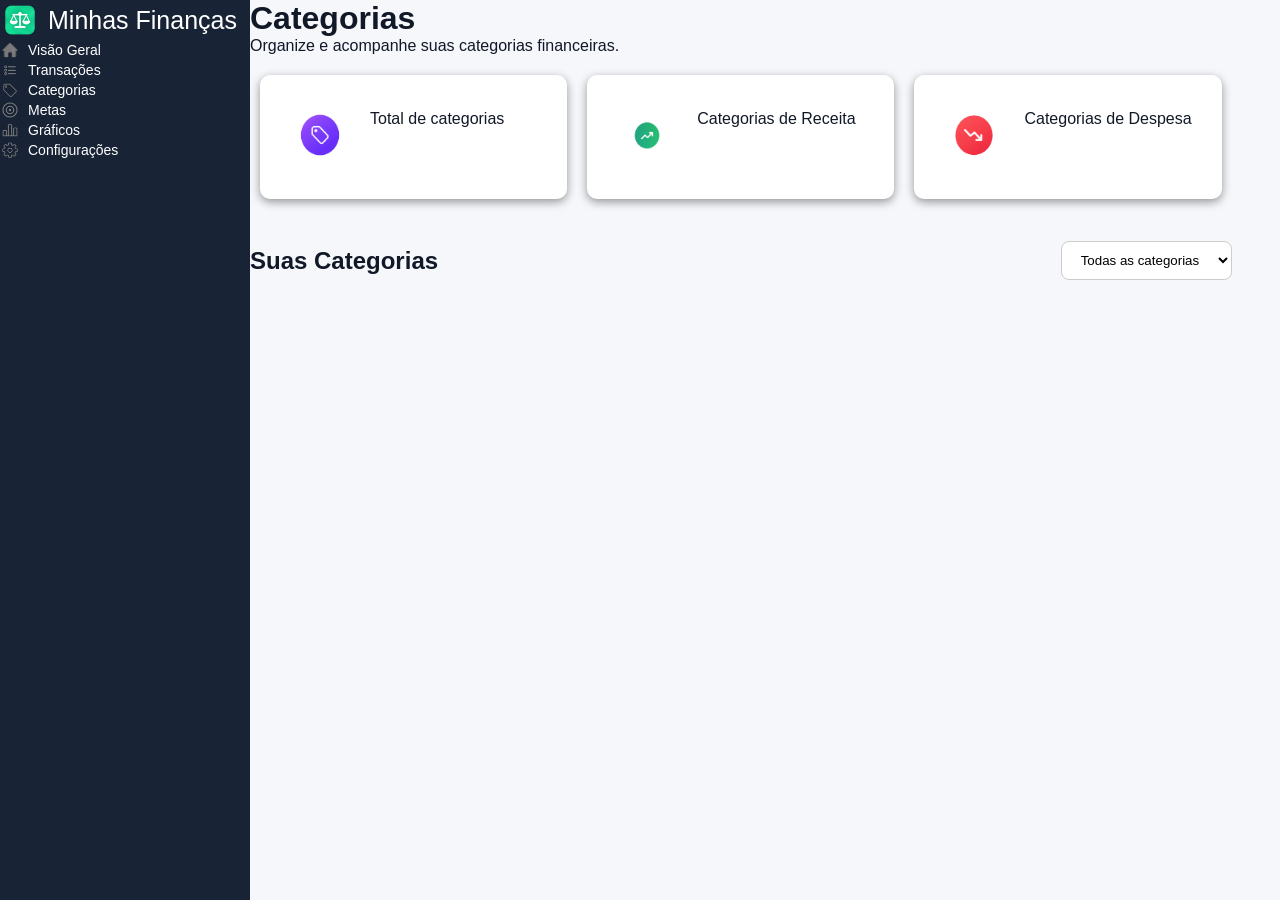
==== categorias.html @ bc8f20fe "Remover espaços em branco desnecessários no arquivo categorias.html" ====
<!DOCTYPE html>
<html lang="pt-BR">

<head>

    <!-- Permite acentos e caracteres especiais -->
    <meta charset="UTF-8">

    <!-- Faz a página adaptar-se ao tamanho da tela -->
    <meta name="viewport" content="width=device-width, initial-scale=1.0">

    <!-- Nome da aba do navegador -->
    <title>Controle Financeiro</title>

    <!-- Liga o HTML ao CSS -->
    <link rel="stylesheet" href="style.css">

</head>

<body>

    <!-- ================================= CONTEÚDO PRINCIPAL ================================= -->

    <main>

        <!-- ================================= SIDEBAR ================================= -->

        <nav id="sidebar">

            <p id="text">
                <img class="foto2" src="img/balanca.png" alt="Logo">
                Minhas Finanças
            </p>
            
            <div class="lista">

                <ul>
                    <li>
                        <a href="index.html">
                            <img
                                class="foto1"
                                src="img/casa1.png"
                                alt="Visão Geral"
                                onmouseover="this.src='img/casa2.png'"
                                onmouseout="this.src='img/casa1.png'"
                            >
                            Visão Geral
                        </a>
                    </li>


                    <li>
                        <a href="transacoes.html">
                            <img
                                class="foto1"
                                src="img/lista1.png"
                                alt="Transações"
                                onmouseover="this.src='img/lista2.png'"
                                onmouseout="this.src='img/lista1.png'"
                            >
                            Transações
                        </a>
                    </li>


                    <li>
                        <a href="categorias.html">
                            <img
                                class="foto1"
                                src="img/ticket1.png"
                                alt="Categorias"
                                onmouseover="this.src='img/ticket2.png'"
                                onmouseout="this.src='img/ticket1.png'"
                            >
                            Categorias
                        </a>
                    </li>


                    <li>
                        <a href="metas.html">
                            <img
                                class="foto1"
                                src="img/alvo1.png"
                                alt="Metas"
                                onmouseover="this.src='img/alvo2.png'"
                                onmouseout="this.src='img/alvo1.png'"
                            >
                            Metas
                        </a>
                    </li>


                    <li>
                        <a href="graficos.html">
                            <img
                                class="foto1"
                                src="img/grafico1.png"
                                alt="Gráficos"
                                onmouseover="this.src='img/grafico2.png'"
                                onmouseout="this.src='img/grafico1.png'"
                            >
                            Gráficos
                        </a>
                    </li>


                    <li>
                        <a href="configuracoes.html">
                            <img
                                class="foto1"
                                src="img/config1.png"
                                alt="Configurações"
                                onmouseover="this.src='img/config2.png'"
                                onmouseout="this.src='img/config1.png'"
                            >
                            Configurações
                        </a>
                    </li>
                </ul>
            </div>
        </nav>


        <!-- ============================= CONTEÚDO DA DIREITA ============================= -->

        <div id="conteudo">


            <!-- ================================= TOPO ================================= -->

            <div id="topo">
                <div>
                    <h1>Categorias</h1>
                    <p>
                        Organize e acompanhe suas categorias financeiras.
                    </p>
                </div>
            </div>


            <!-- ================================= CARDS ================================= -->

            <div class="card-categoria">

                <!-- TOTAL DE CATEGORIAS -->

                <div class="card-categorias">
                    <div class="iconeC">
                        <img
                            src="img/categorias.png"
                            alt="Total de categorias"
                        >
                    </div>
                    <div class="infoC">
                        <p>Total de categorias</p>
                        <p></p>
                        <p></p>
                    </div>
                </div>


                <!-- CATEGORIAS DE RECEITA -->

                <div class="card-categorias">
                    <div class="iconeC">
                        <img
                            src="img/receita-circulo.png"
                            alt="Categorias de receita"
                        >
                    </div>
                    <div class="infoC">
                        <p>Categorias de Receita</p>
                        <p></p>
                        <p></p>
                    </div>
                </div>


                <!-- CATEGORIAS DE DESPESA -->

                <div class="card-categorias">
                    <div class="iconeC">
                        <img
                            src="img/despesa-circulo.png"
                            alt="Categorias de despesa"
                        >
                    </div>
                    <div class="infoC">
                        <p>Categorias de Despesa</p>
                        <p></p>
                        <p></p>
                    </div>
                </div>
            </div>


            <!-- ============================== SUAS CATEGORIAS ============================== -->

            <div class="infocat">
                <h2>Suas Categorias</h2>
                <select id="filtro-categorias">
                    <option value="todas">
                        Todas as categorias
                    </option>
                    <option value="receita">
                        Receitas
                    </option>
                    <option value="despesa">
                        Despesas
                    </option>
                </select>
            </div>


            <!-- =========================== LISTA DE CATEGORIAS =========================== -->

            <div
                class="lista-categorias"
                id="lista-categorias"
            >
                <!--
                    As categorias serão adicionadas aqui dinamicamente pelo JavaScript
                -->
            </div>
        </div>
    </main>
</body>
</html>
---- style.css ----
:root {
    --sidebar: #182436;
    --sidebar-hover: #2B3A50;

    --background: #F5F7FA;
    --card: #FFFFFF;

    --text-primary: #111827;
    --text-secondary: #64748B;
    --text1: #FFFFFF;
    --border: #E2E8F0;

    --verde: #22B573;
    --vermelho: #FF4D57;
    
    --green:    #22B573;
    --red: #FF4D57;
    --blue: #347FF3;
    --purple: #8155E8;

    --orange: #FF922B;
    --pink: #F43F6E;
    --yellow: #F6C453;
    --gray: #94a3b8;
}
*{
    margin: 0;
    box-sizing: border-box;
    padding: 0;
}
/* ============================= BODY============================================ */
body{
    background-color:var(--background);
    font-family: Arial, Helvetica, sans-serif;
    color:var(--text-primary)
}
#title{
    background-color: var(--sidebar);
    text-align: center;
    height: 10vh;
    margin:0;
    color: var(--text1);
    display: flex;
    align-items: center;
    justify-content: center;
}
main{
    display: flex;
    align-items: stretch;
}
#sidebar{
    text-align: left;
    background-color: var(--sidebar);
    color: var(--card);
    width: 250px;
    height: 80vh;
    justify-content: center;
    font-size: 14px;
    flex-shrink: 0;/*
        shrink = encolher.
        0 significa NÃO deixar a sidebar encolher.*/
    min-height: 100vh;
}

#sidebar p {
    display: flex;
    align-items: center;
    gap: 8px;
}
#text{
    font-size: 25px;
}
.foto2{
    width: 40px;
    height: 40px;
    object-fit: contain;
}
.lista{
    list-style: none;
}
.lista li {
    display: flex;
    align-items: center;
    gap: 8px;
}

.lista li img {
    width: 20px;
    height: 20px;
    object-fit: contain;
}

.lista li a {
    display: flex;
    align-items: center;
    gap: 8px;
    text-decoration: none;
    color: var(--text1);
}


.foto1{
    width: 25px;
    height: 25px;

}
#cards{
    display:grid;
    padding: 20px 10px;
    grid-template-columns: repeat(4,1fr);
    margin-bottom: 22px;
    gap:10px;
}

.card{
    background-color: var(--card);
    border-radius: 10px;
    padding: 20px;
    box-shadow: 0 3px 10px rgb(0,0,0,0.4);
}
.painel{
    display: grid;
    background-color:var(--card);
    border-radius: 10px;
    padding:20px;
    box-shadow: 0 3px 10px rgb(0,0,0,0.4);
    grid-template-columns: 1fr 1fr;
}
.legenda{
    display: flex;
    gap: 18px;
}
.legenda p{
    display:flex;
    align-items:center;
    gap: 6px;
    font-size: 12px;
}

.quadrado {
    width: 15px;
    height: 15px;
}
.bolinha {
    width: 20px;
    height: 20px
}
#graficobarras{
    position: relative;
    width: 100%;
    height: 260px;
    margin-top:20px;
}


/* =========================================== CATEGORIAS =========================================== */

.card-categoria {
    display: grid;
    grid-template-columns: repeat(3, 1fr);
    gap: 20px;

    padding: 20px 10px;
    margin-bottom: 22px;
}

.card-categorias {
    display: flex;
    align-items: flex-start;
    gap: 20px;

    background-color: var(--card);
    border-radius: 10px;
    padding: 30px;

    box-shadow: 0 3px 10px rgb(0, 0, 0, 0.4);
}

.iconeC img {
    width: 60px;
    height: 60px;
}

.infoC p {
    margin: 5px 0;
}


/* ======================================= SUAS CATEGORIAS ======================================= */

.infocat {
    display: flex;
    justify-content: space-between;
    align-items: center;
    margin-top: 20px;
    margin-bottom: 20px;
}

.infocat h2 {
    margin: 0;
}

#filtro-categorias {
    padding: 10px 15px;
    border: 1px solid #ccc;
    border-radius: 8px;
    background-color: white;
    cursor: pointer;
}


/* ======================================= LISTA DE CATEGORIAS ======================================= */

.lista-categorias {
    display: grid;
    grid-template-columns: repeat(2, 1fr);
    gap: 20px;
}


/* ======================================= SIDEBAR ======================================= */

.lista ul {
    list-style: none;
    margin: 0;
    padding: 0;
}
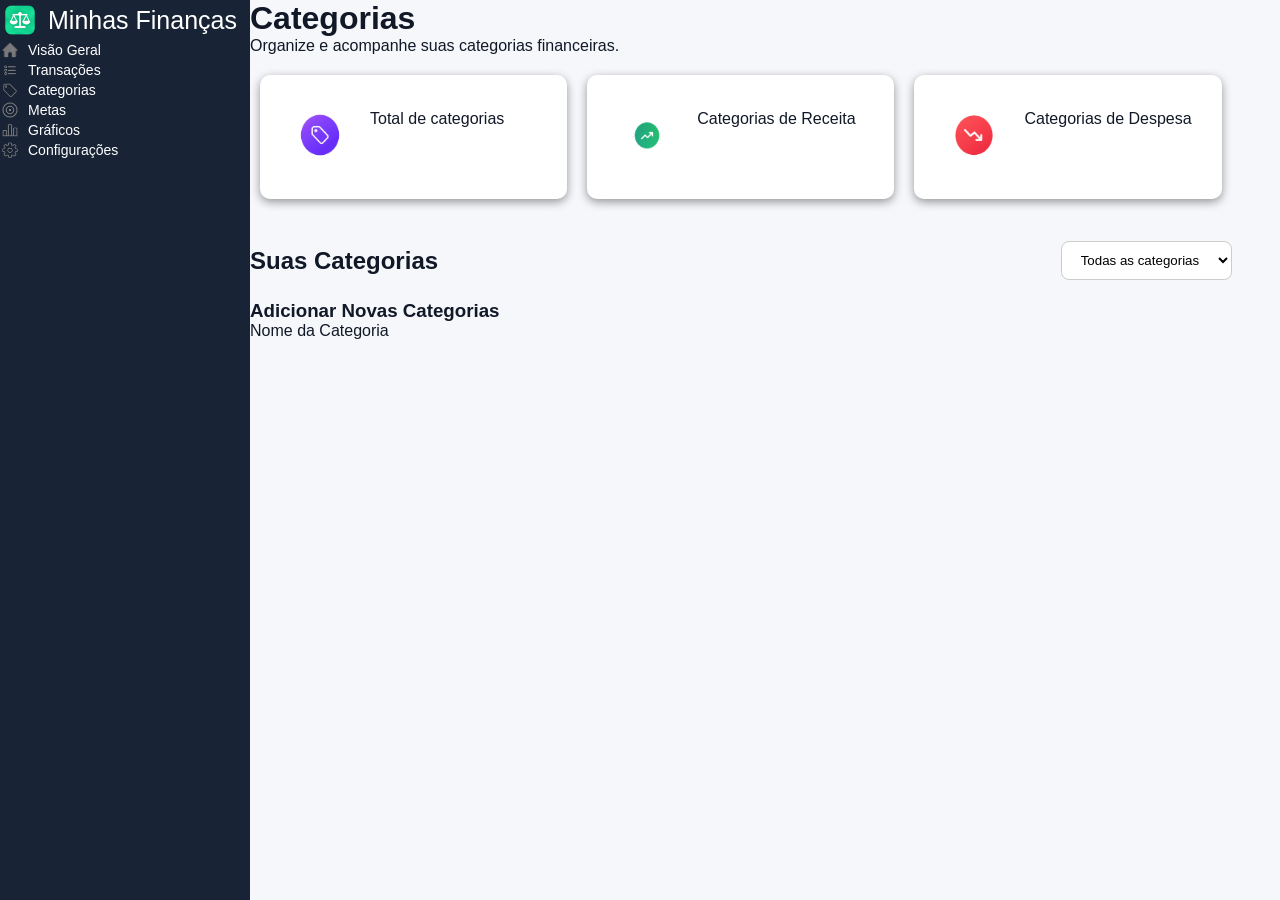
==== commit 55086ce4: "Adicionar seção para novas categorias e remover espaços em branco desnecessários" ====
--- a/categorias.html
+++ b/categorias.html
@@ -31,7 +31,7 @@
                 <img class="foto2" src="img/balanca.png" alt="Logo">
                 Minhas Finanças
             </p>
-            
+
             <div class="lista">
 
                 <ul>
@@ -215,14 +215,30 @@
 
             <!-- =========================== LISTA DE CATEGORIAS =========================== -->
 
-            <div
-                class="lista-categorias"
-                id="lista-categorias"
-            >
+            <div class="lista-categorias"
+                id="lista-categorias">
                 <!--
                     As categorias serão adicionadas aqui dinamicamente pelo JavaScript
                 -->
             </div>
+
+            <!-- =========================== NOVAS CATEGORIAS =========================== -->
+            
+            <div class="painel-categoria"
+                id = "painel-categoria">
+                <h3>Adicionar Novas Categorias </h3>
+            </div>
+
+            <form id="add-cat">
+                <label for="nome-categoria">
+                    Nome da Categoria   
+                </label>
+
+
+
+
+
+            </form>
         </div>
     </main>
 </body>
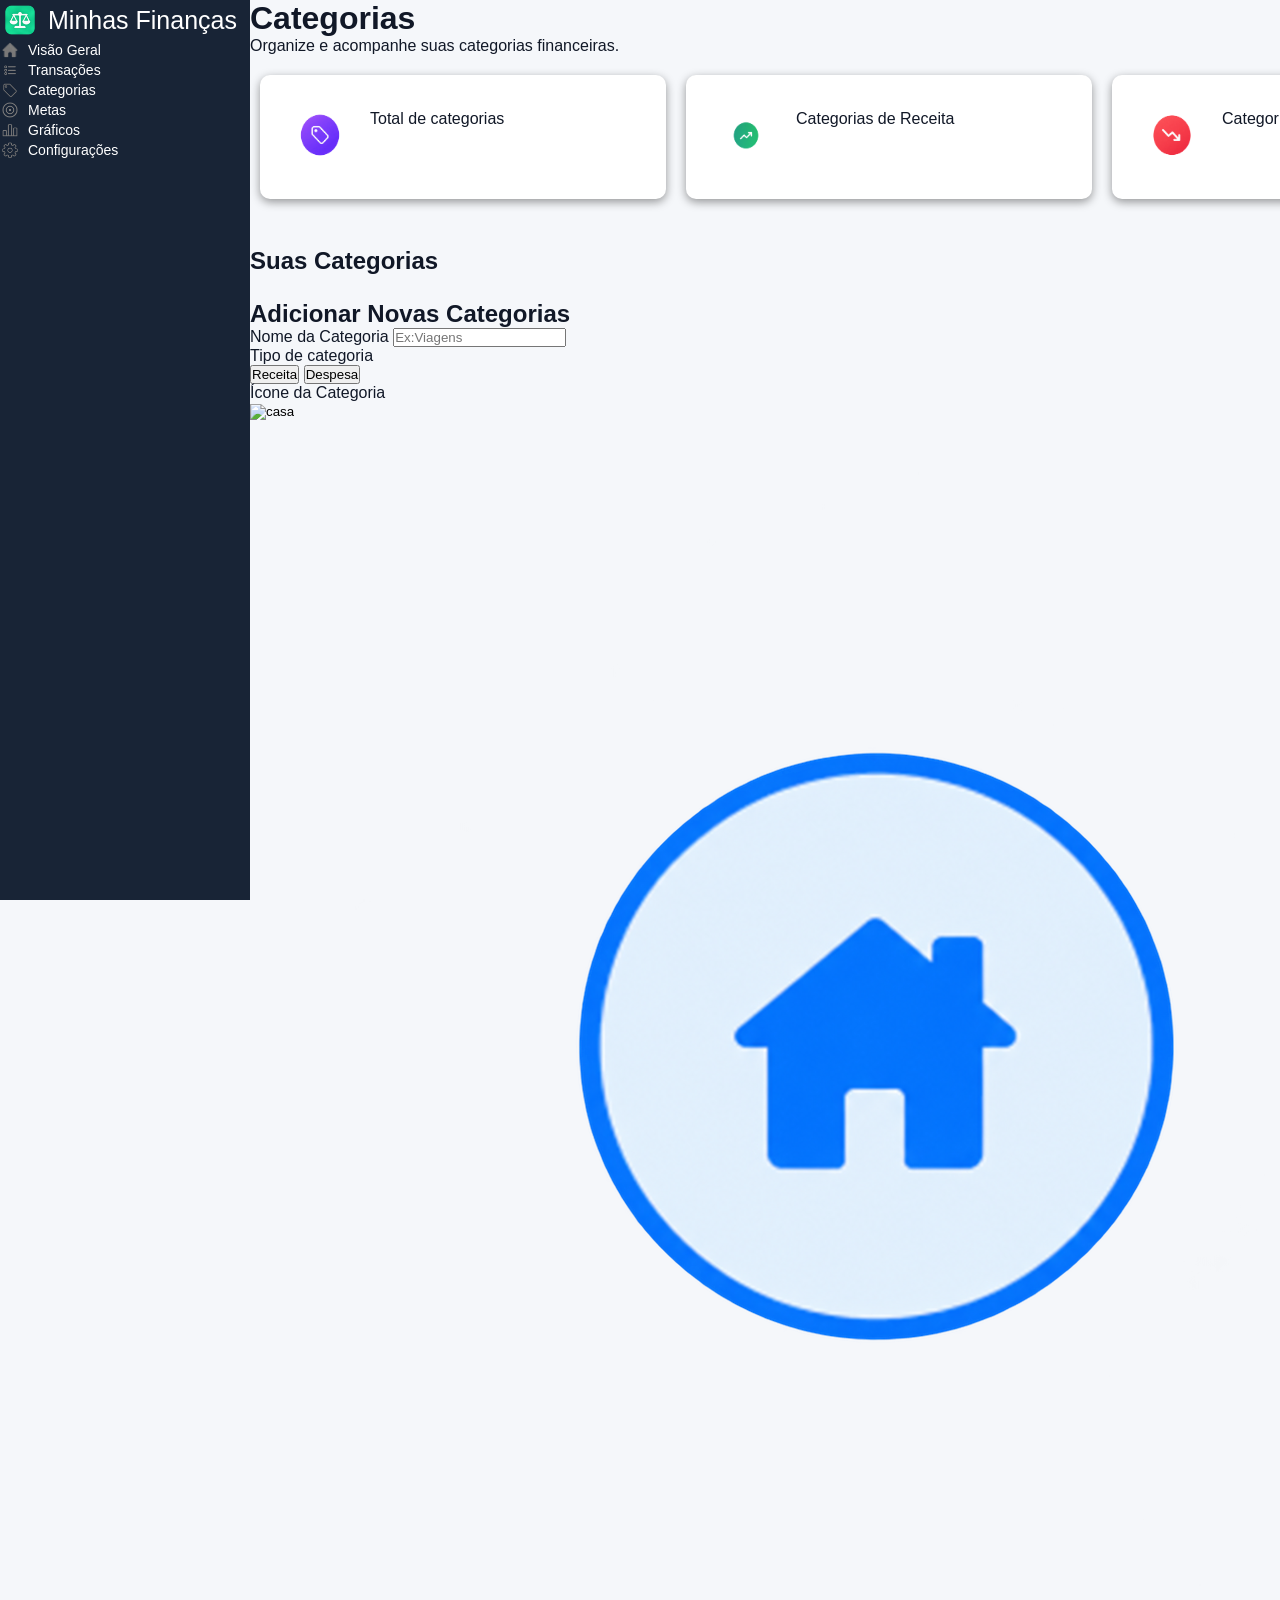
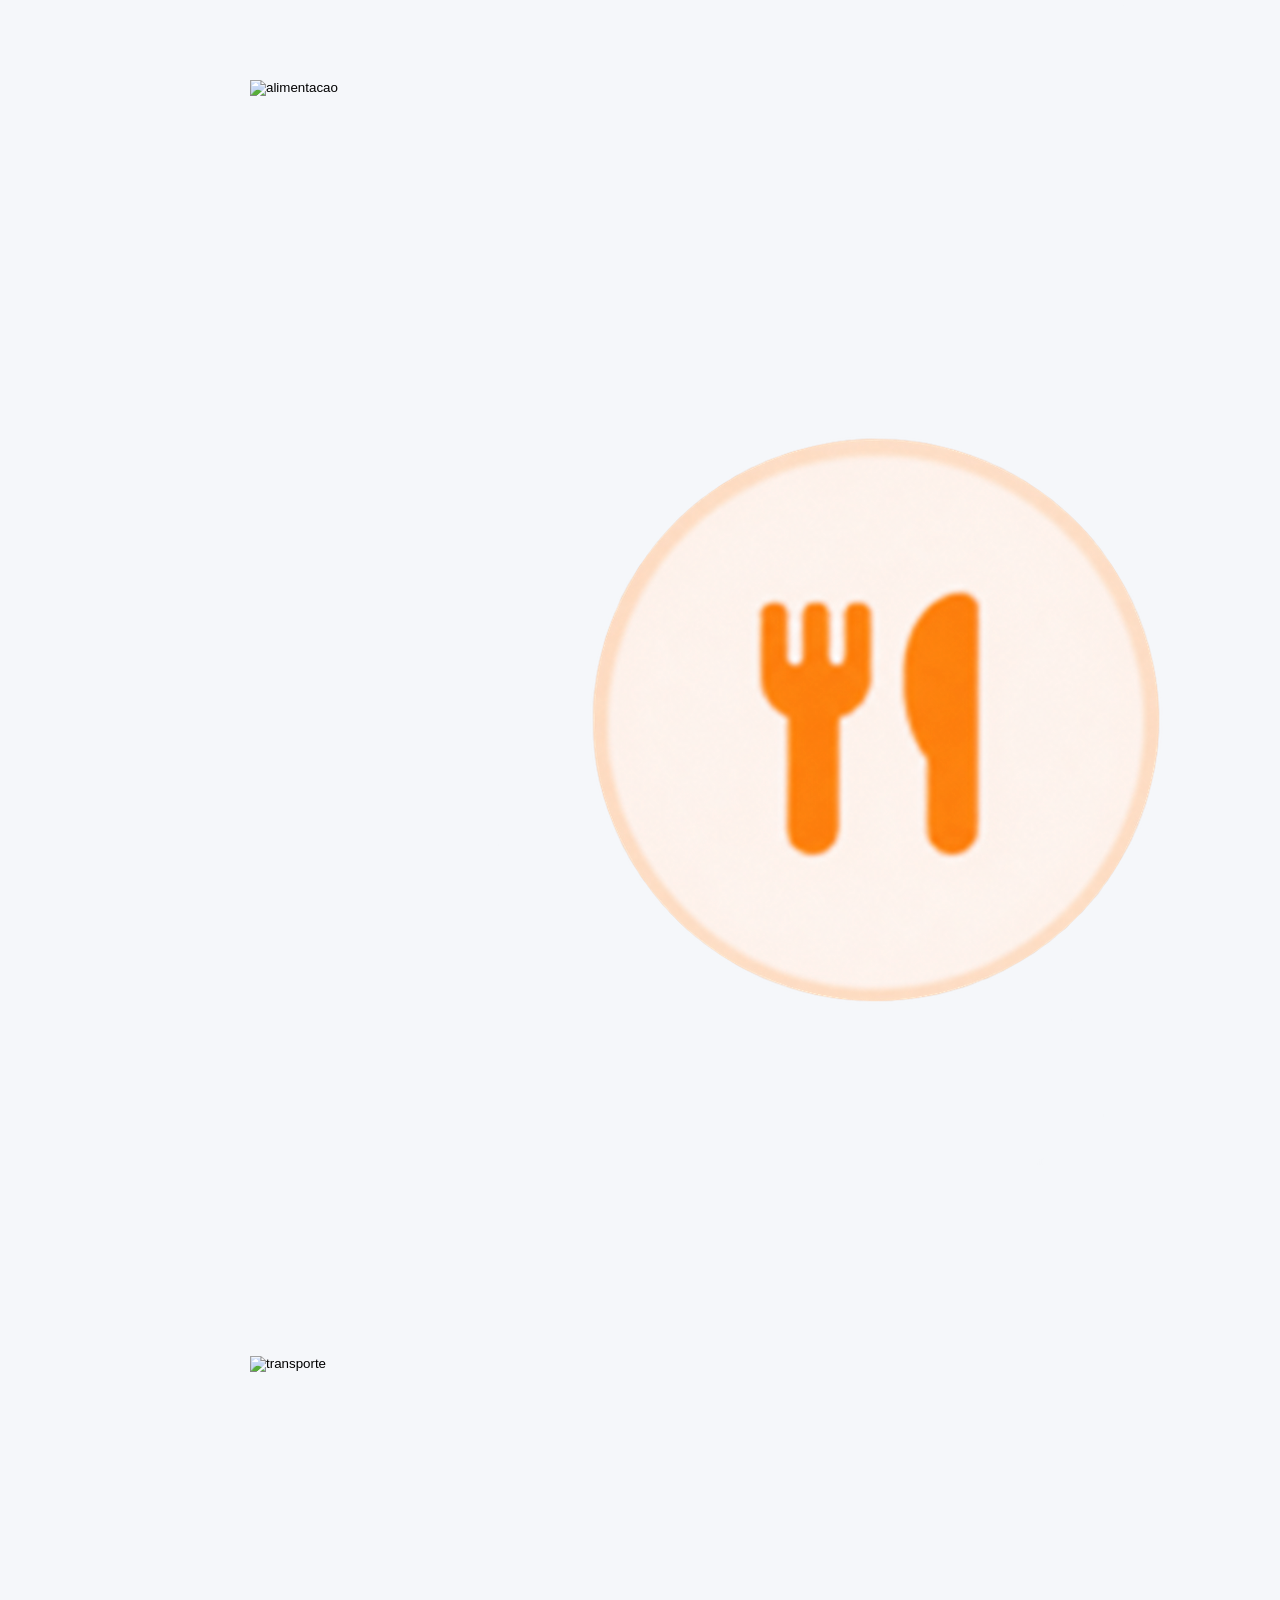
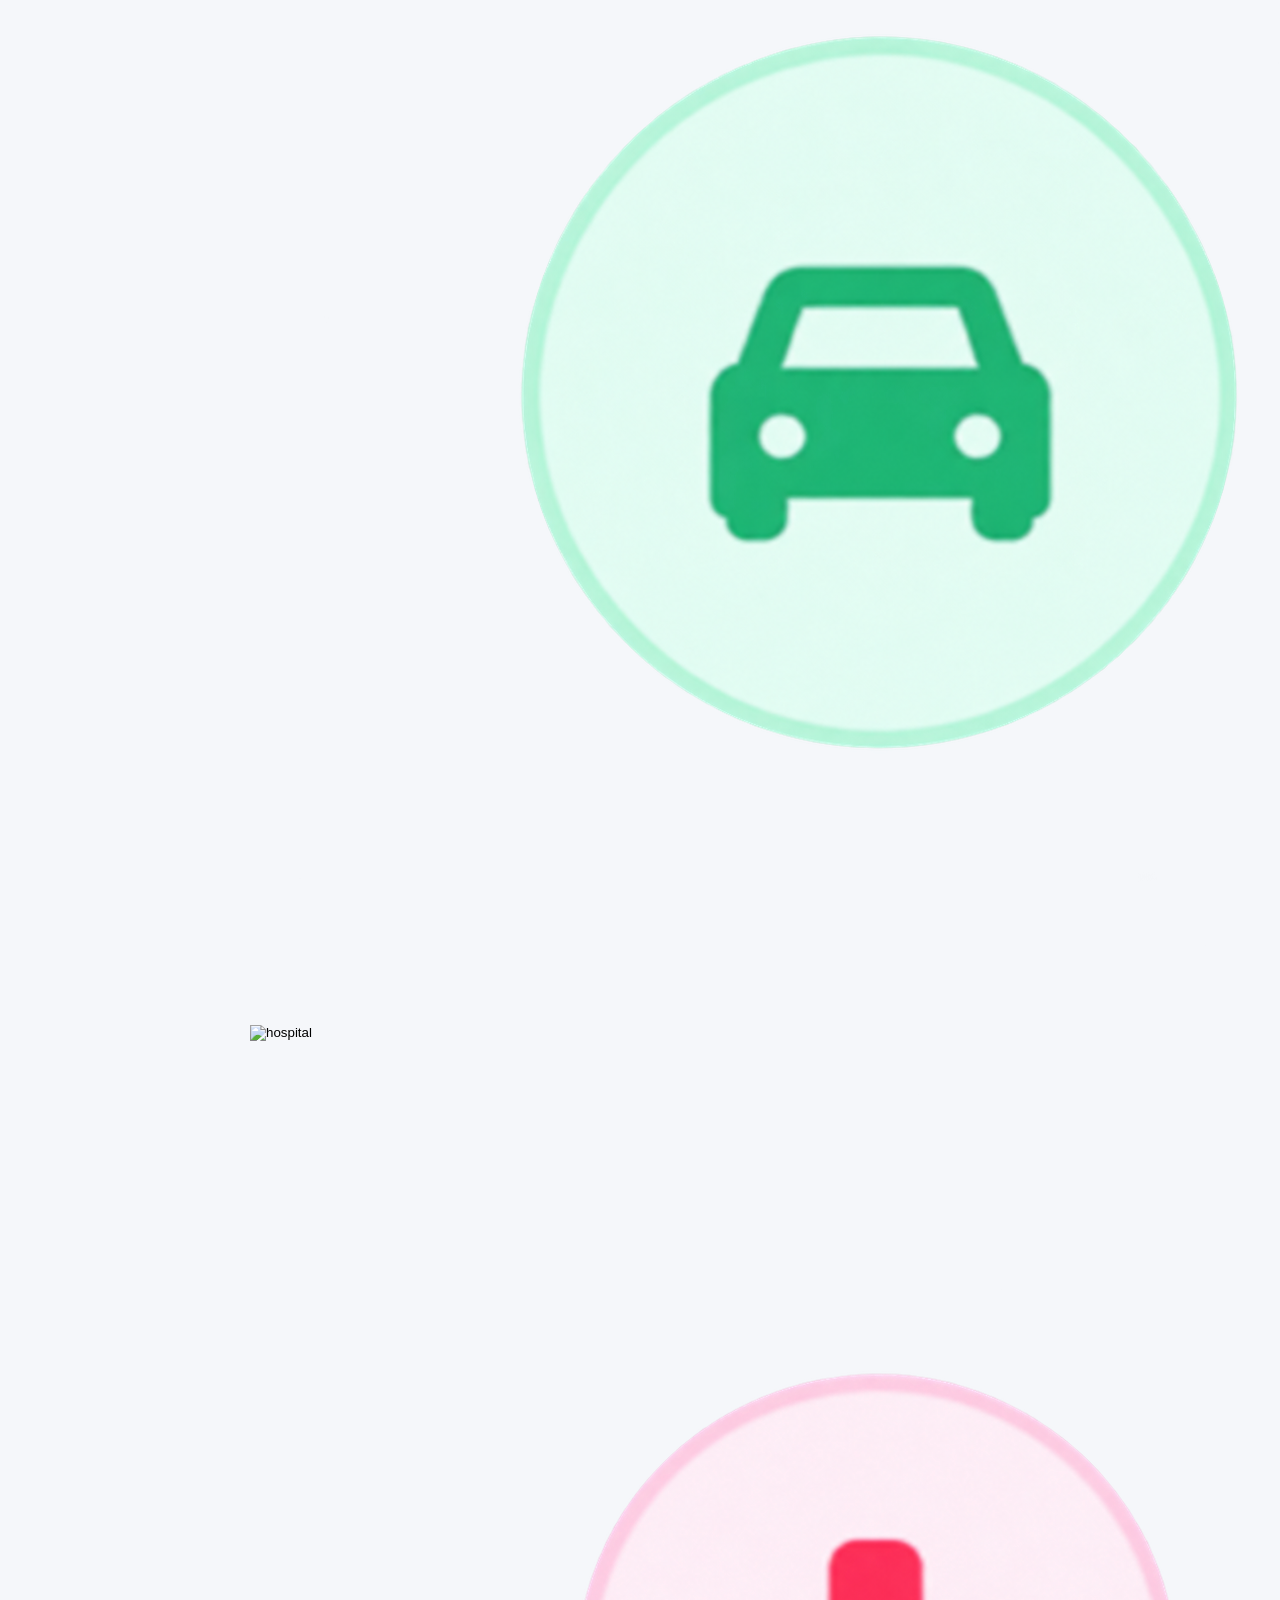
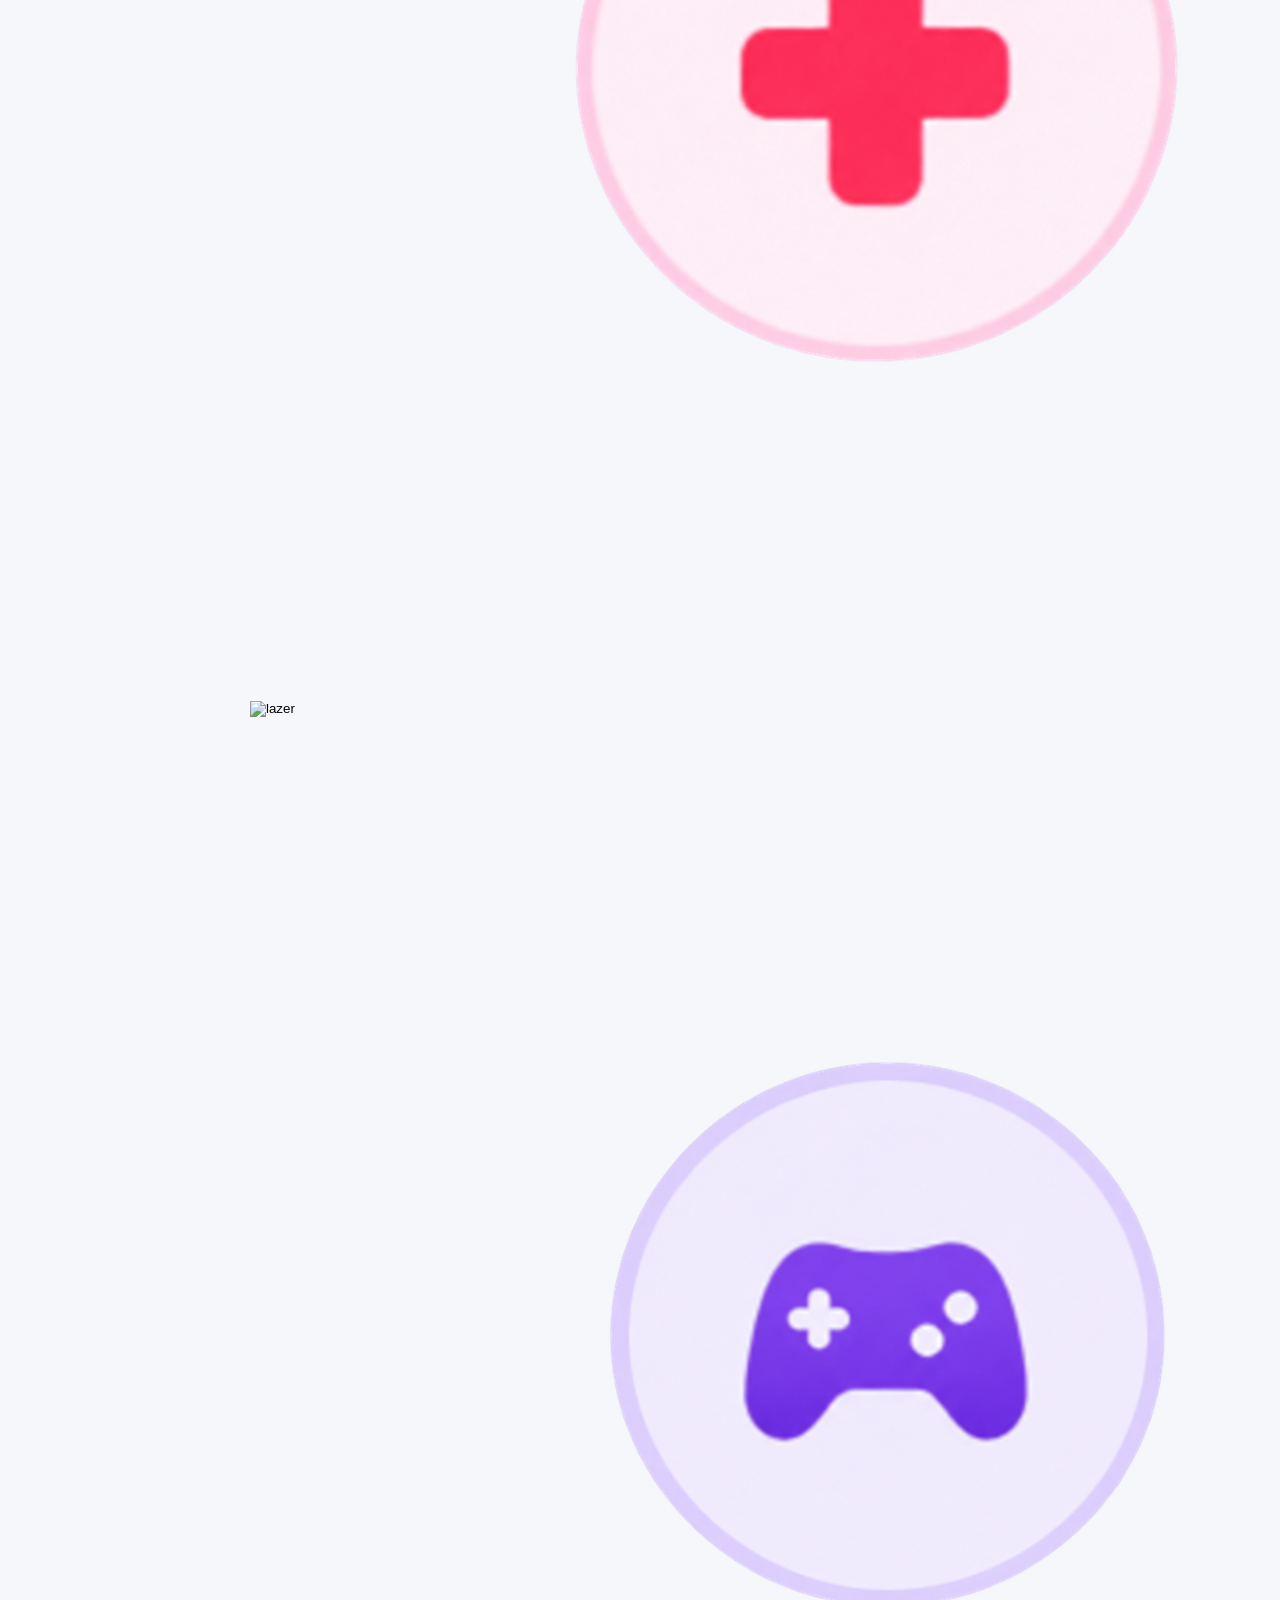
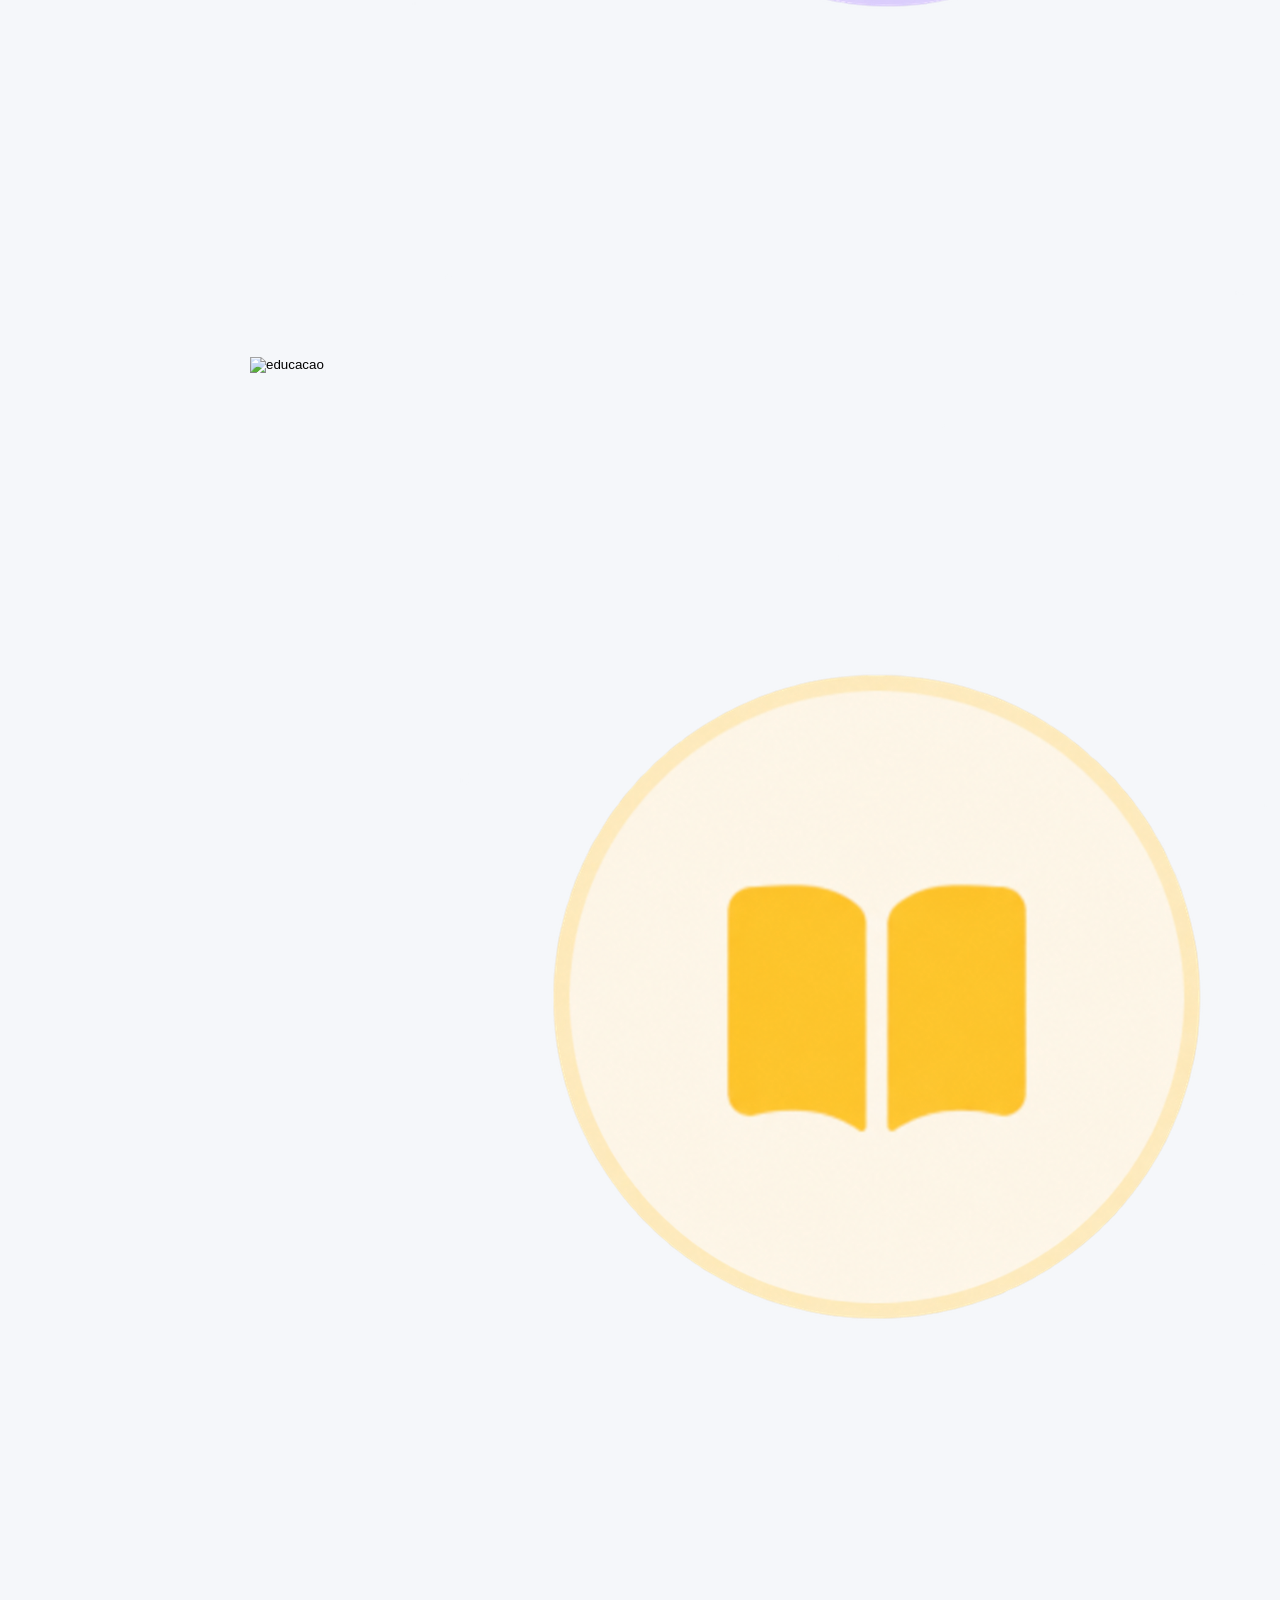
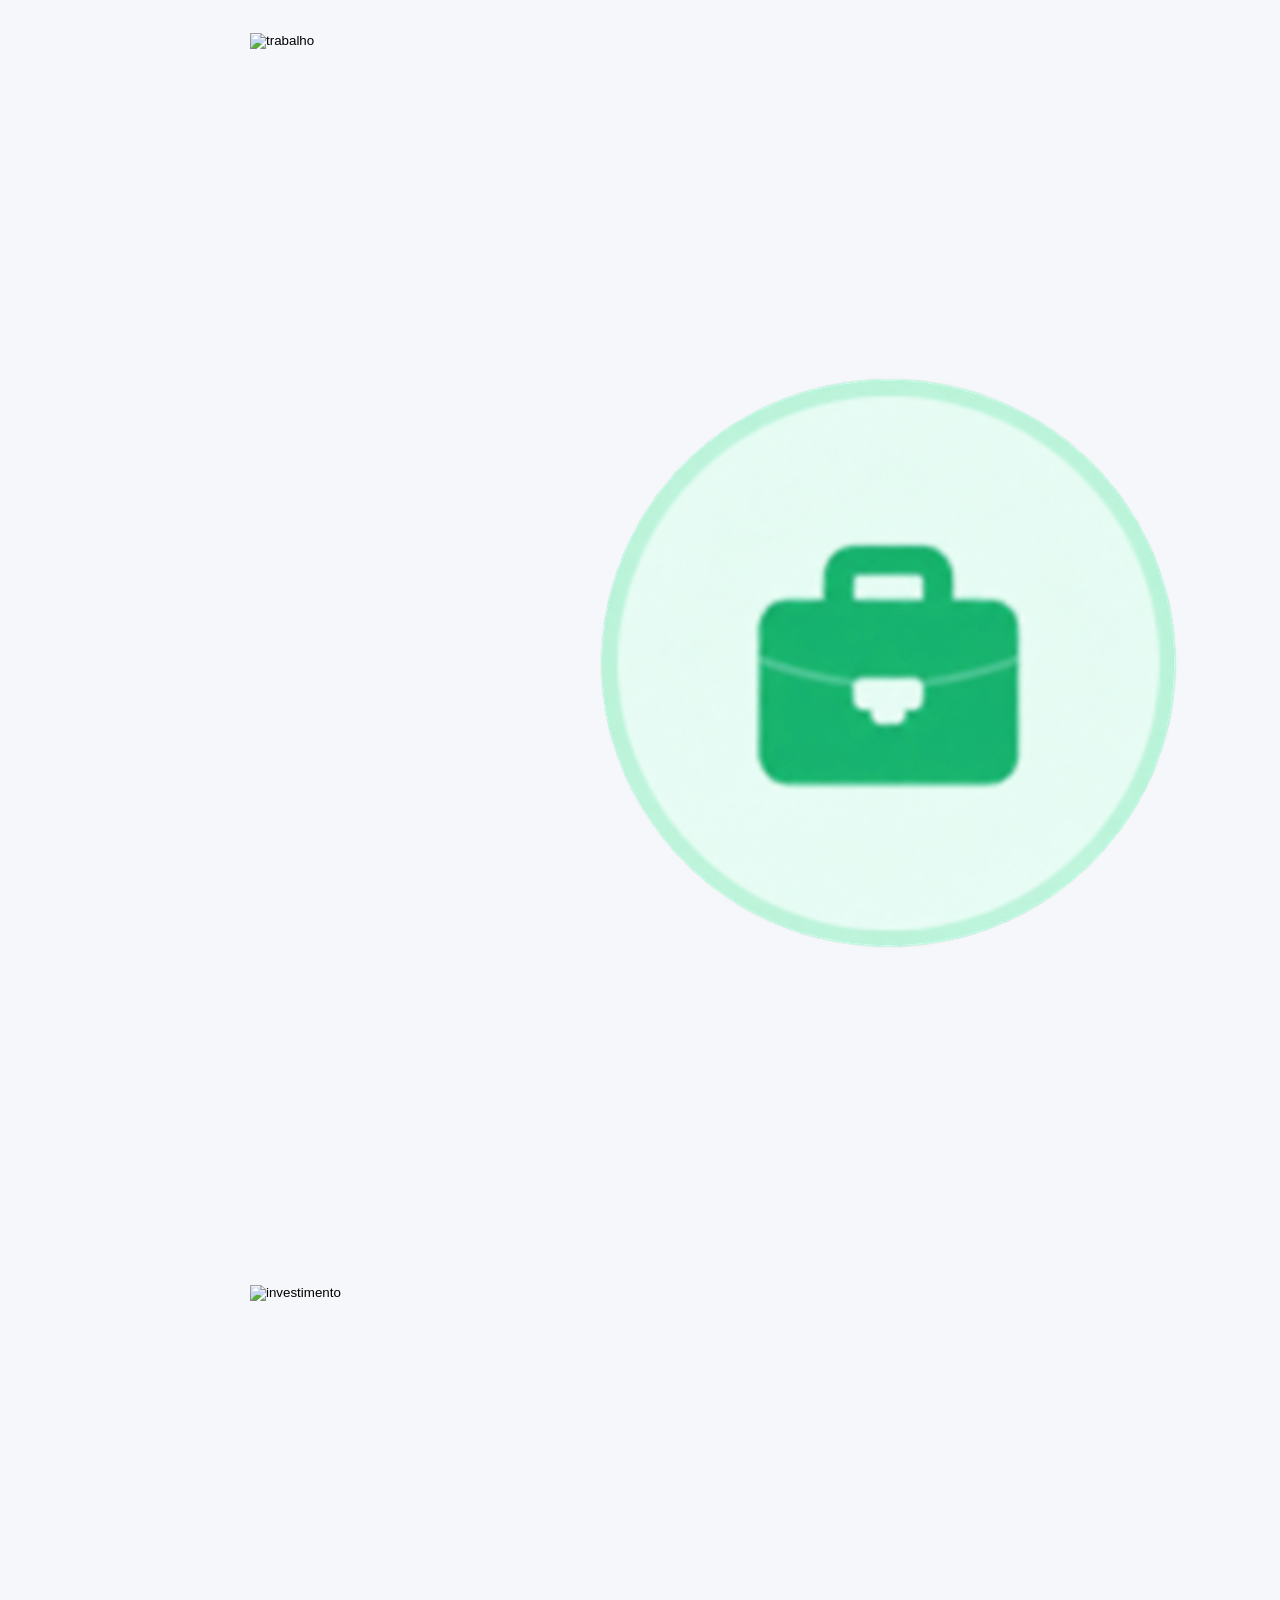
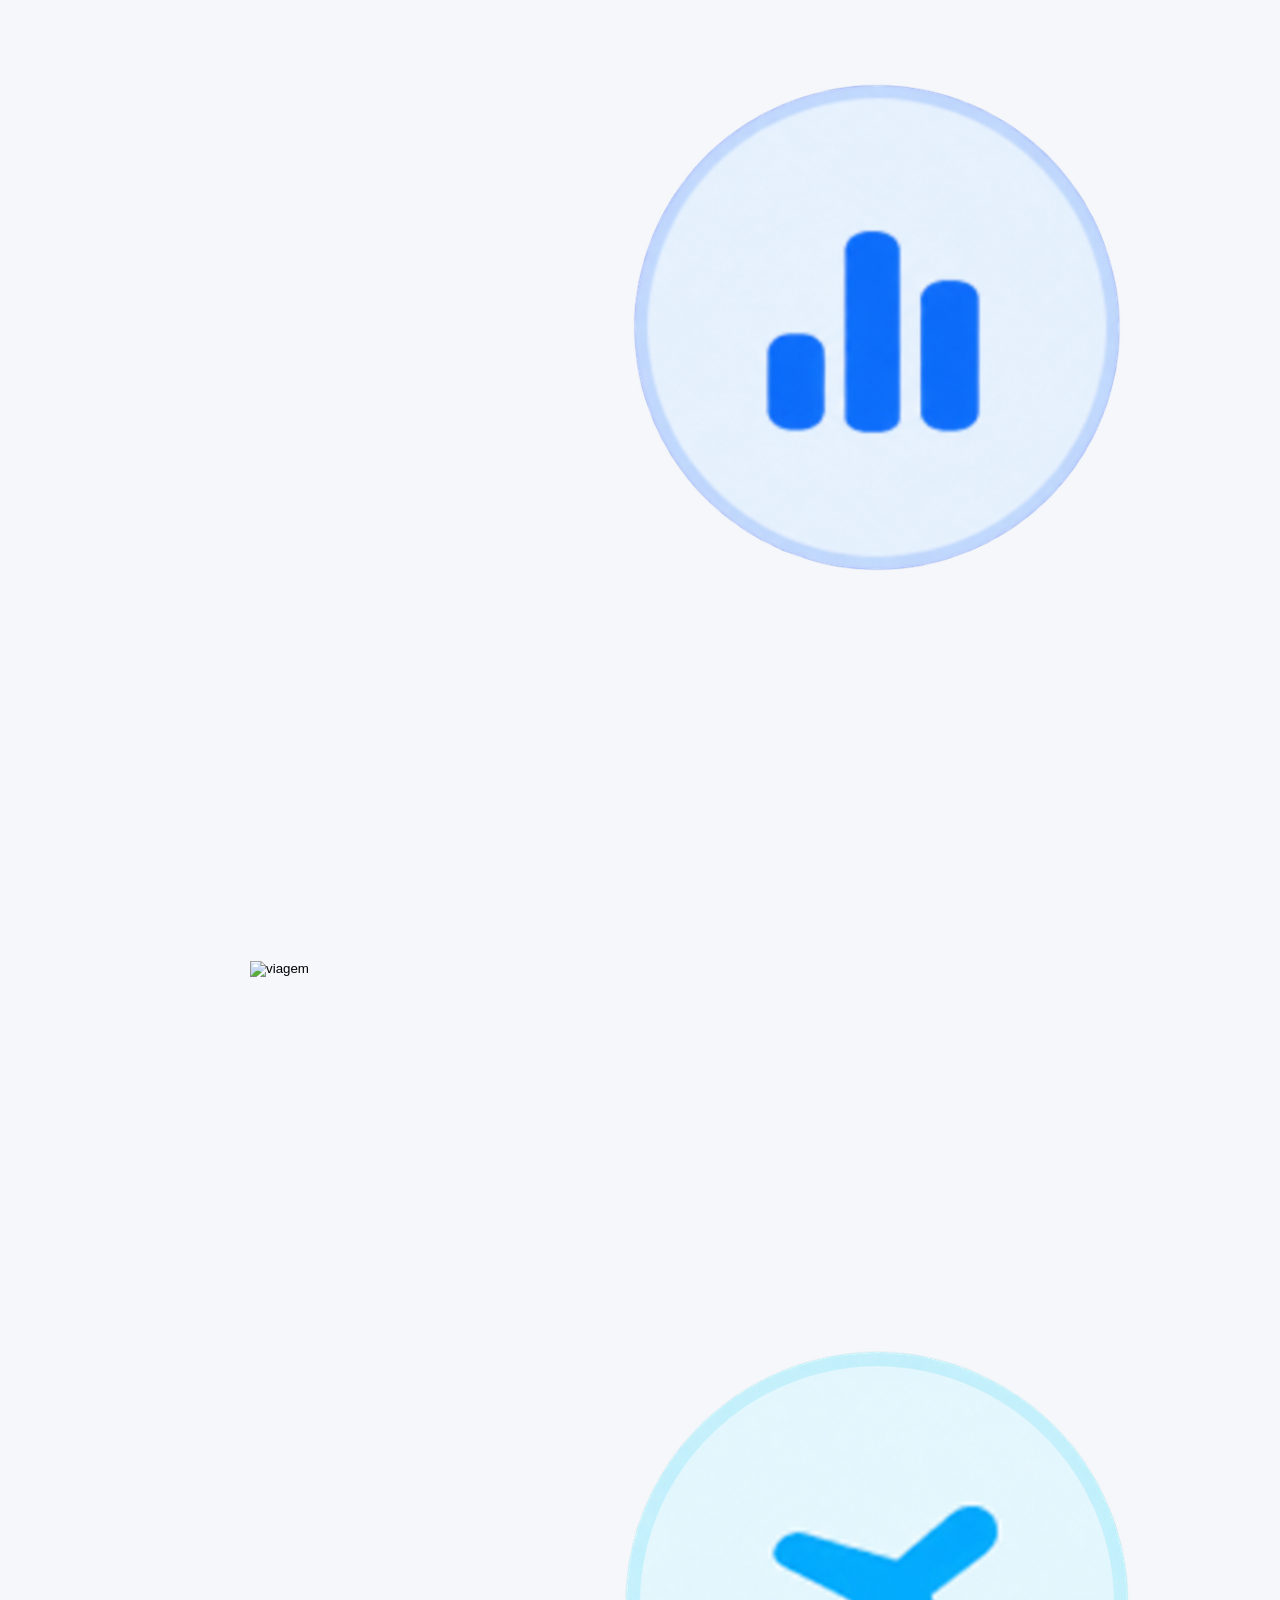
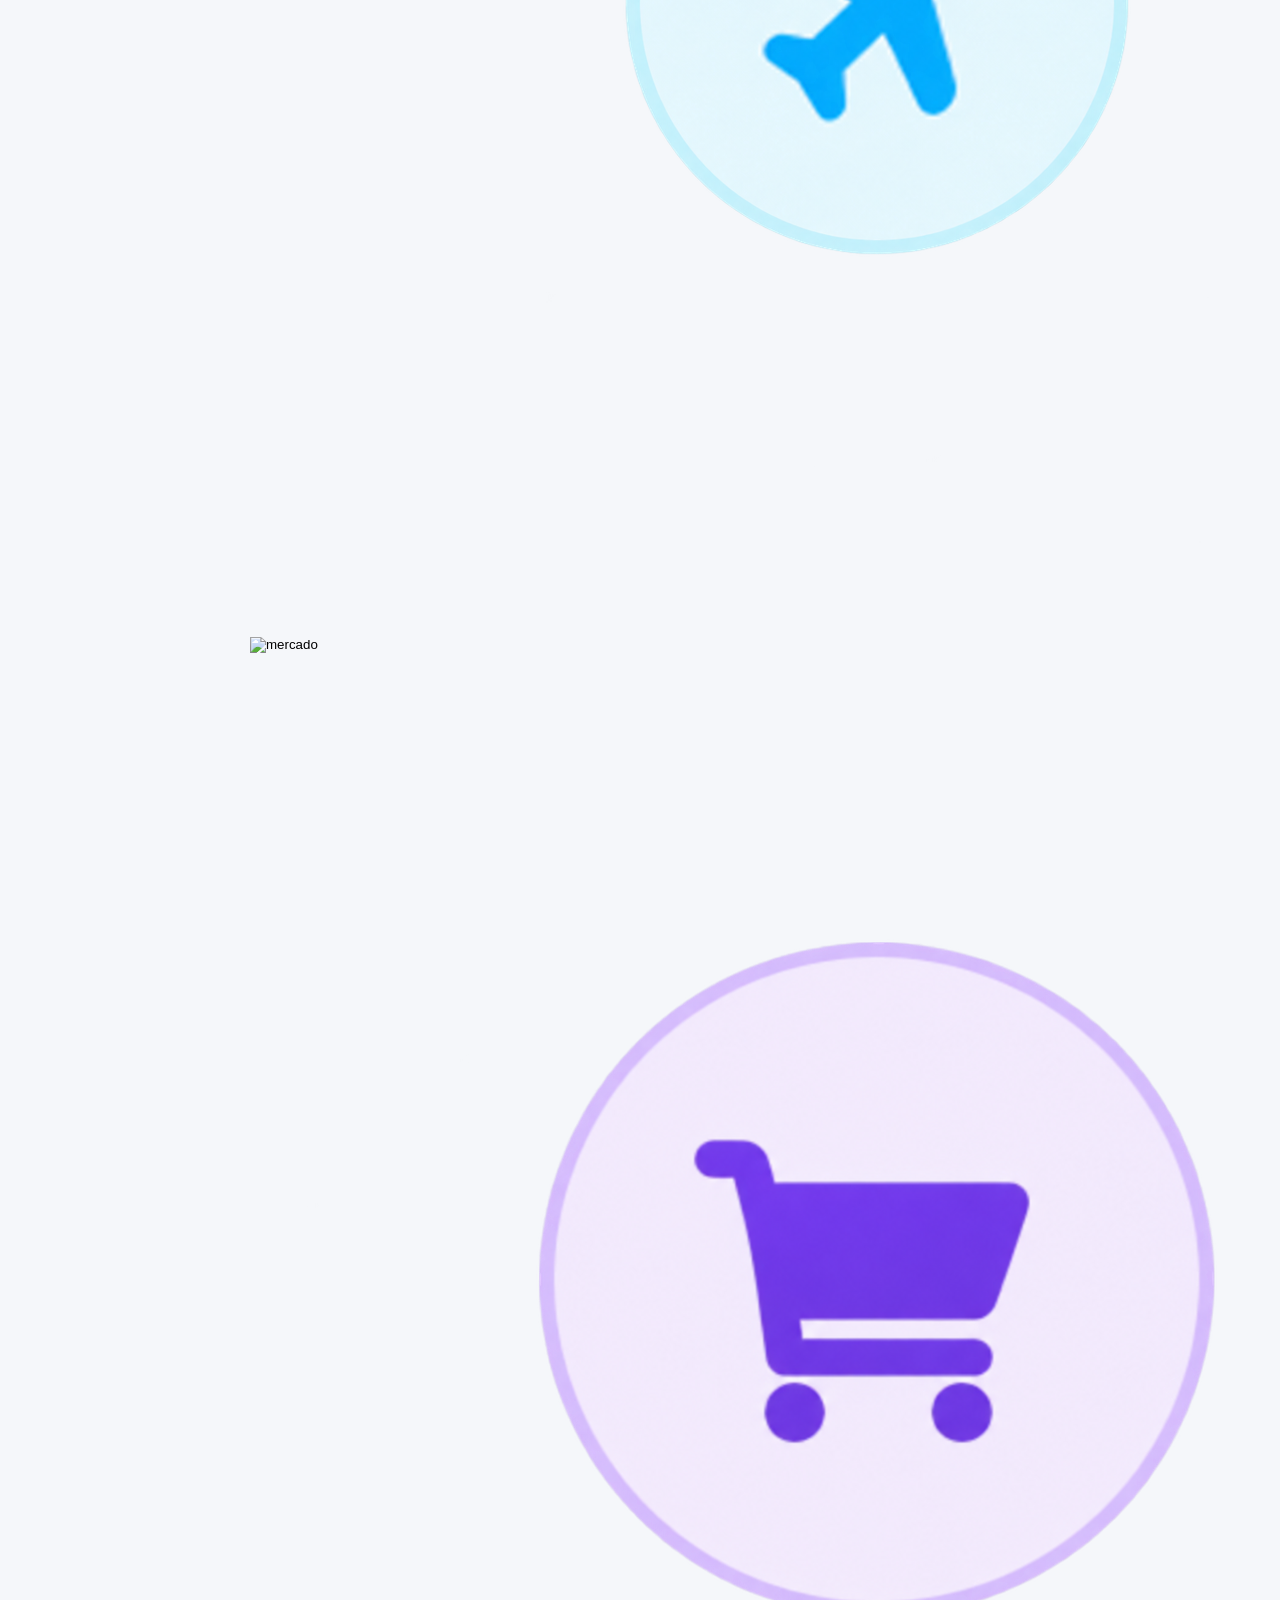
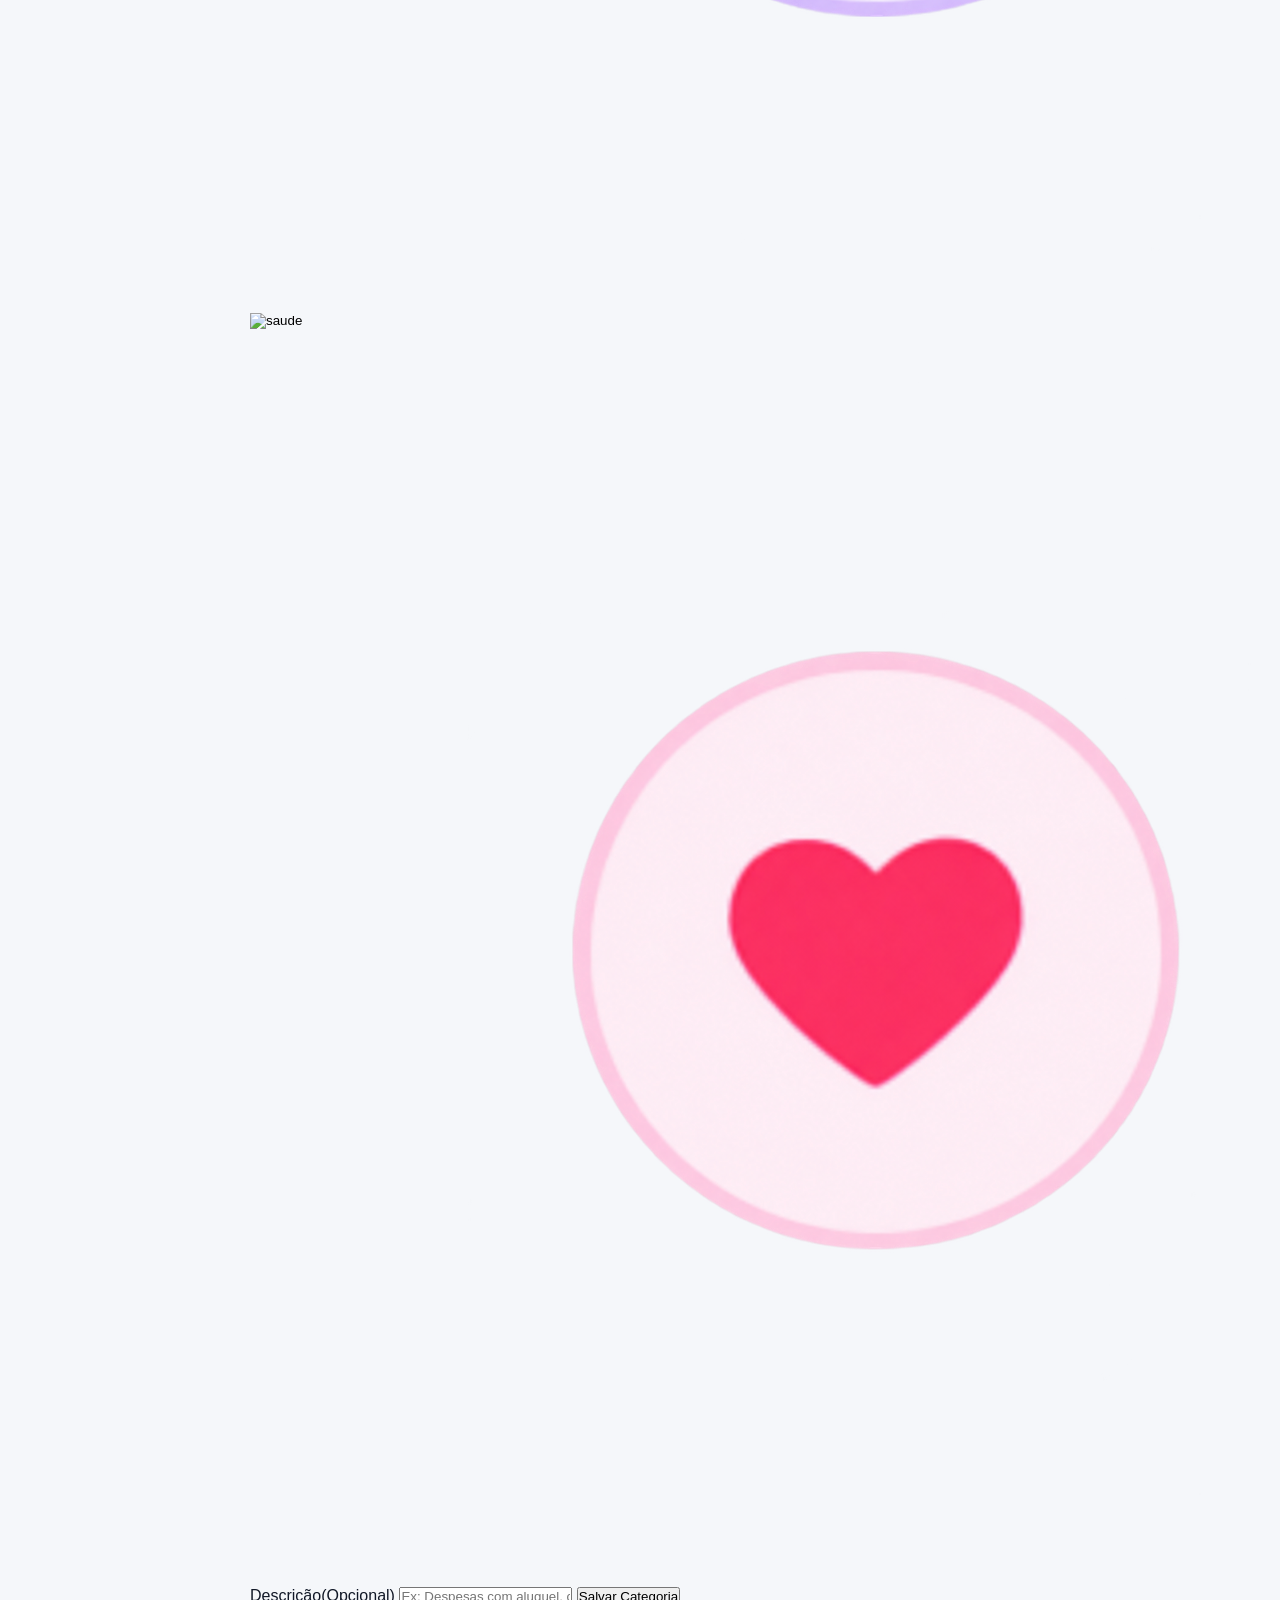
==== commit 0aebda02: "Adicionar formulário para novas categorias e ajustar a estrutura do HTML" ====
--- a/categorias.html
+++ b/categorias.html
@@ -197,48 +197,179 @@
 
             <!-- ============================== SUAS CATEGORIAS ============================== -->
 
-            <div class="infocat">
-                <h2>Suas Categorias</h2>
-                <select id="filtro-categorias">
-                    <option value="todas">
-                        Todas as categorias
-                    </option>
-                    <option value="receita">
-                        Receitas
-                    </option>
-                    <option value="despesa">
-                        Despesas
-                    </option>
-                </select>
-            </div>
-
-
-            <!-- =========================== LISTA DE CATEGORIAS =========================== -->
-
-            <div class="lista-categorias"
-                id="lista-categorias">
-                <!--
-                    As categorias serão adicionadas aqui dinamicamente pelo JavaScript
-                -->
-            </div>
-
-            <!-- =========================== NOVAS CATEGORIAS =========================== -->
-            
-            <div class="painel-categoria"
-                id = "painel-categoria">
-                <h3>Adicionar Novas Categorias </h3>
-            </div>
-
-            <form id="add-cat">
-                <label for="nome-categoria">
-                    Nome da Categoria   
-                </label>
-
-
-
-
-
-            </form>
+            <div>
+                <div class="infocat">
+                    <h2>Suas Categorias</h2>
+                    <select id="filtro-categorias">
+                        <option value="todas">
+                            Todas as categorias
+                        </option>
+                        <option value="receita">
+                            Receitas
+                        </option>
+                        <option value="despesa">
+                            Despesas
+                        </option>
+                    </select>
+                </div>
+
+
+                <!-- =========================== LISTA DE CATEGORIAS =========================== -->
+
+                <div class="lista-categorias"
+                    id="lista-categorias">
+                    <!--
+                        As categorias serão adicionadas aqui dinamicamente pelo JavaScript
+                    -->
+                </div>
+
+                <!-- =========================== NOVAS CATEGORIAS =========================== -->
+                
+                <div class="painel-categoria"
+                    id = "painel-categoria">
+                    <h2>Adicionar Novas Categorias </h2>
+                </div>
+
+                <form id="add-cat">
+                    <label for="nome-categoria">
+                        Nome da Categoria   
+                    </label>
+
+                    <input  
+                        tipe="text" 
+                        placeholder="Ex:Viagens"    
+                        id="nome-categoria" required
+                    >
+
+                    <p>Tipo de categoria</p>
+
+                    <button type="button" value="receita">
+                        Receita
+                    </button>
+
+                    <button type="button" value="Despesa">
+                        Despesa
+                    </button>
+
+                <!-- ====ICONES ======= -->
+
+                    <p>Ícone da Categoria</p>
+                    <div id="icon-categoria">
+                        <input type="image" 
+                        id="casa" 
+                        name="icone" 
+                        value="casa"
+                        >
+                        <label for="casa">
+                            <img src="img/casa.png">
+                        </label>
+
+                        <input type="image"
+                        id="alimentacao"
+                        name="icone"
+                        value="alimentacao"
+                        >
+                        <label for="alimentacao">
+                            <img src="img/talheres.png">
+                        </label>
+
+                        <input type="image"
+                        id="transporte"
+                        name="icone"
+                        value="transporte"                  
+                        >
+                        <label for="transporte">
+                            <img src="img/carro.png">
+                        </label>
+
+                        <input type="image"
+                        id="hospital"
+                        name="icone"
+                        value="hospital"
+                        >
+                        <label for="hospital">
+                            <img src="img/cruz.png">
+                        </label>
+
+                        <input type="image"
+                        id="lazer"
+                        name="icone"
+                        value="lazer"
+                        >
+                        <label for="lazer">
+                            <img src="img/comando.png">
+                        </label>
+
+                        <input type="image"
+                        id="educacao"
+                        name="icone"
+                        value="educacao"
+                        >
+                        <label for="educacao">
+                            <img src="img/livro.png">
+                        </label>
+
+                        <input type="image"
+                        id="trabalho"
+                        name="icone"
+                        value="trabalho"
+                        >
+                        <label for="trabalho">
+                            <img src="img/mala.png">
+                        </label>
+
+                        <input type="image"
+                        id="investimento"
+                        name="icone"
+                        value="investimento"
+                        >
+                        <label for="investimento">
+                            <img src="img/grafico.png">
+                        </label>
+
+                        <input type="image"
+                        id="viagem"
+                        name="icone"
+                        value="viagem"
+                        >
+                        <label for="viagem">
+                            <img src="img/aviao.png">
+                        </label>
+
+                        <input type="image"
+                        id="mercado"
+                        name="icone"
+                        value="mercado"
+                        >
+                        <label for="mercado">
+                            <img src="img/carrinho.png">
+                        </label>
+
+                        <input type="image"
+                        id="saude"
+                        name="icone"
+                        value="saude"
+                        >
+                        <label for="saude">
+                            <img src="img/coracao.png">
+                        </label>
+                    </div>
+
+                    <label for="descricao-categoria"> 
+                        Descrição(Opcional)
+                    </label>
+
+                    <input
+                    type="text"
+                    id="descricao-categoria"
+                    placeholder="Ex: Despesas com aluguel, condominio, etc"
+                    >
+
+                    <button type="submit">
+                        Salvar Categoria
+                    </button>
+                </form>
+            </div>    
         </div>
     </main>
 </body>
--- a/style.css
+++ b/style.css
@@ -224,4 +224,8 @@
     list-style: none;
     margin: 0;
     padding: 0;
-}+}
+
+/* =========== NOVAS CATEGORIAS ================= */
+
+.
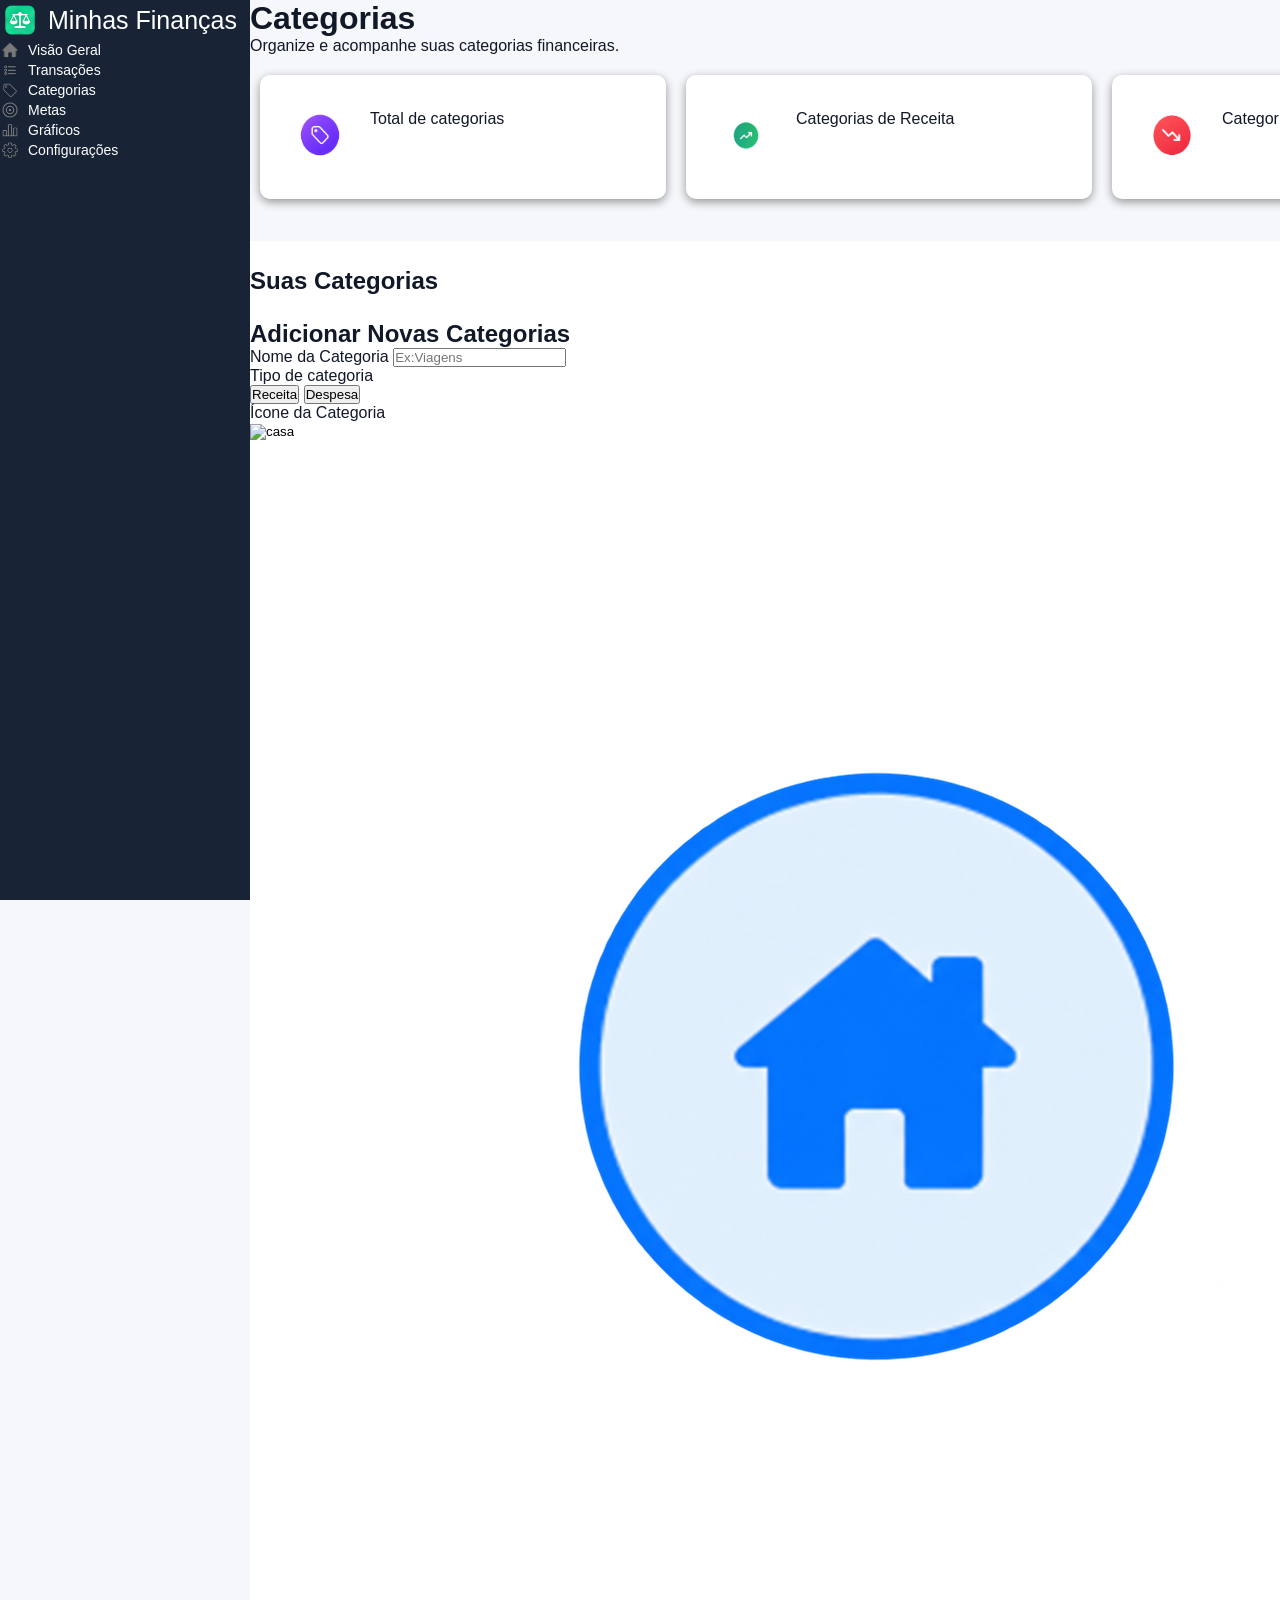
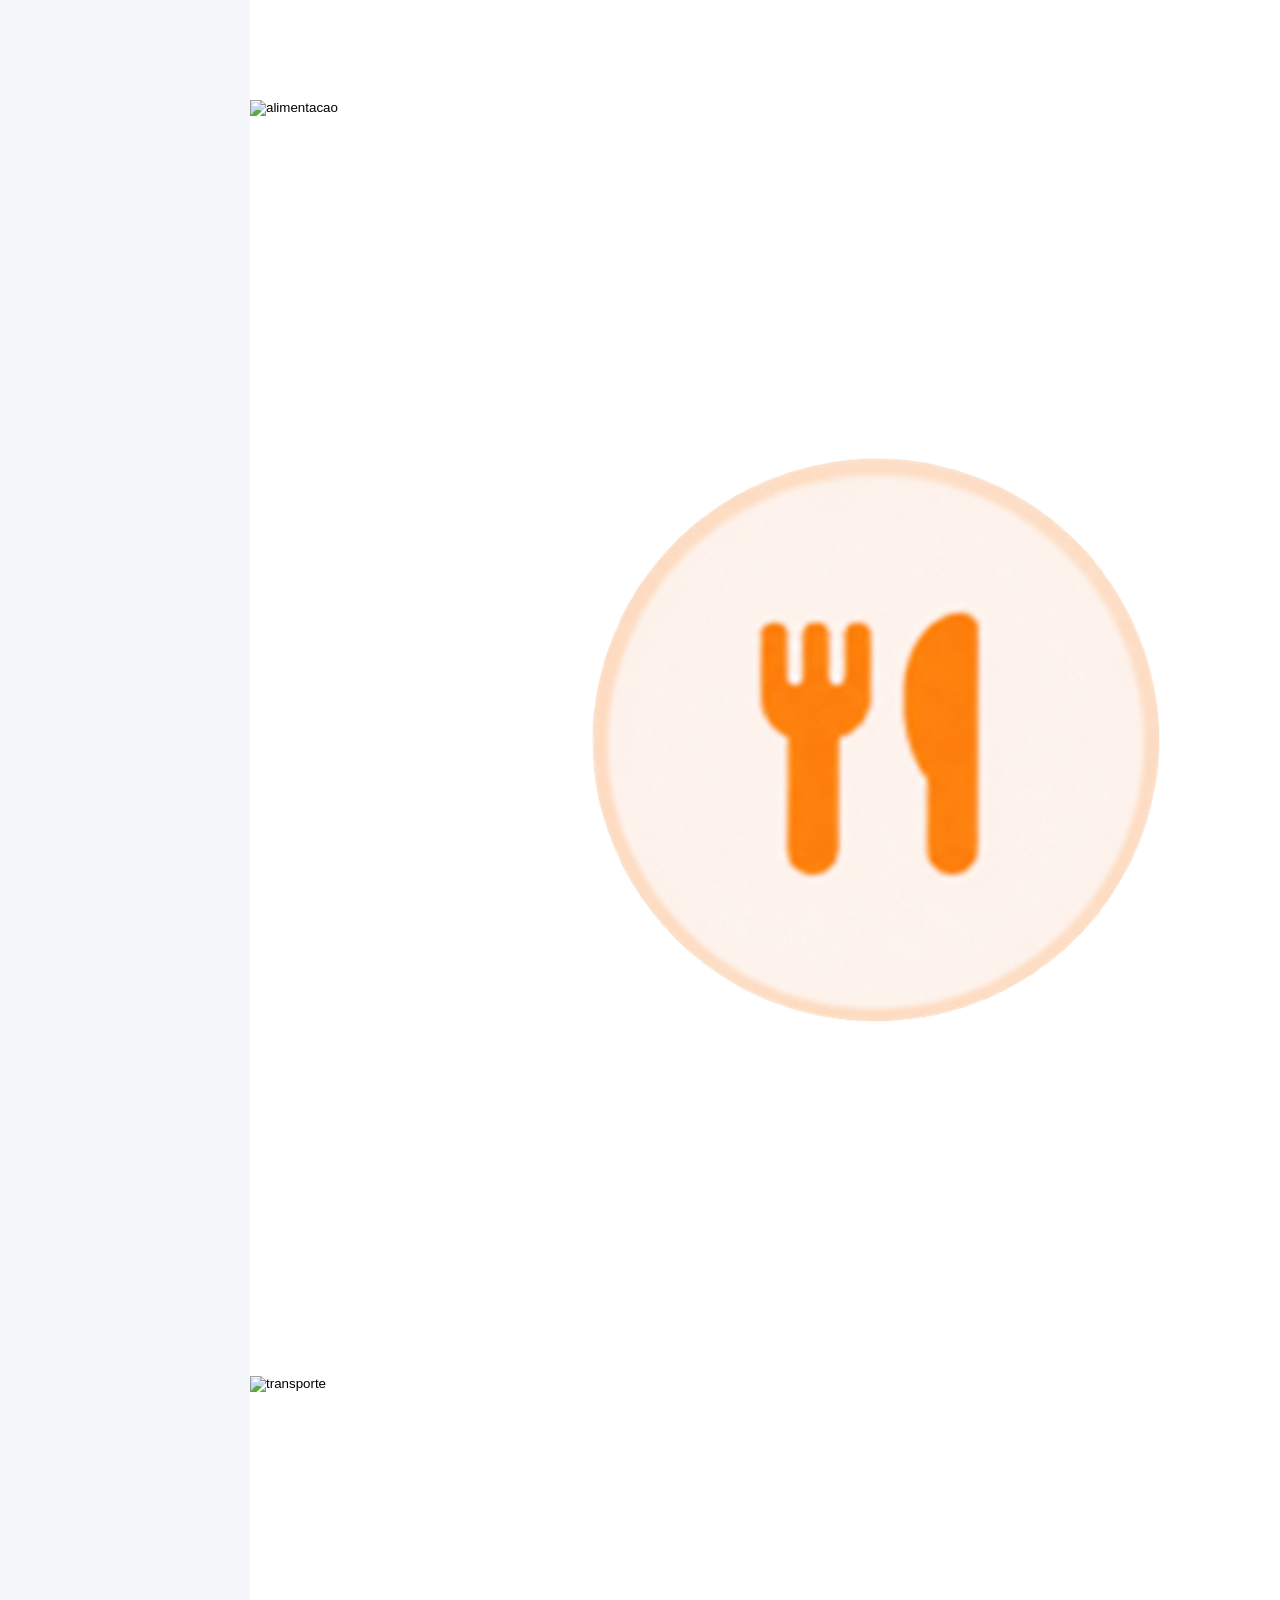
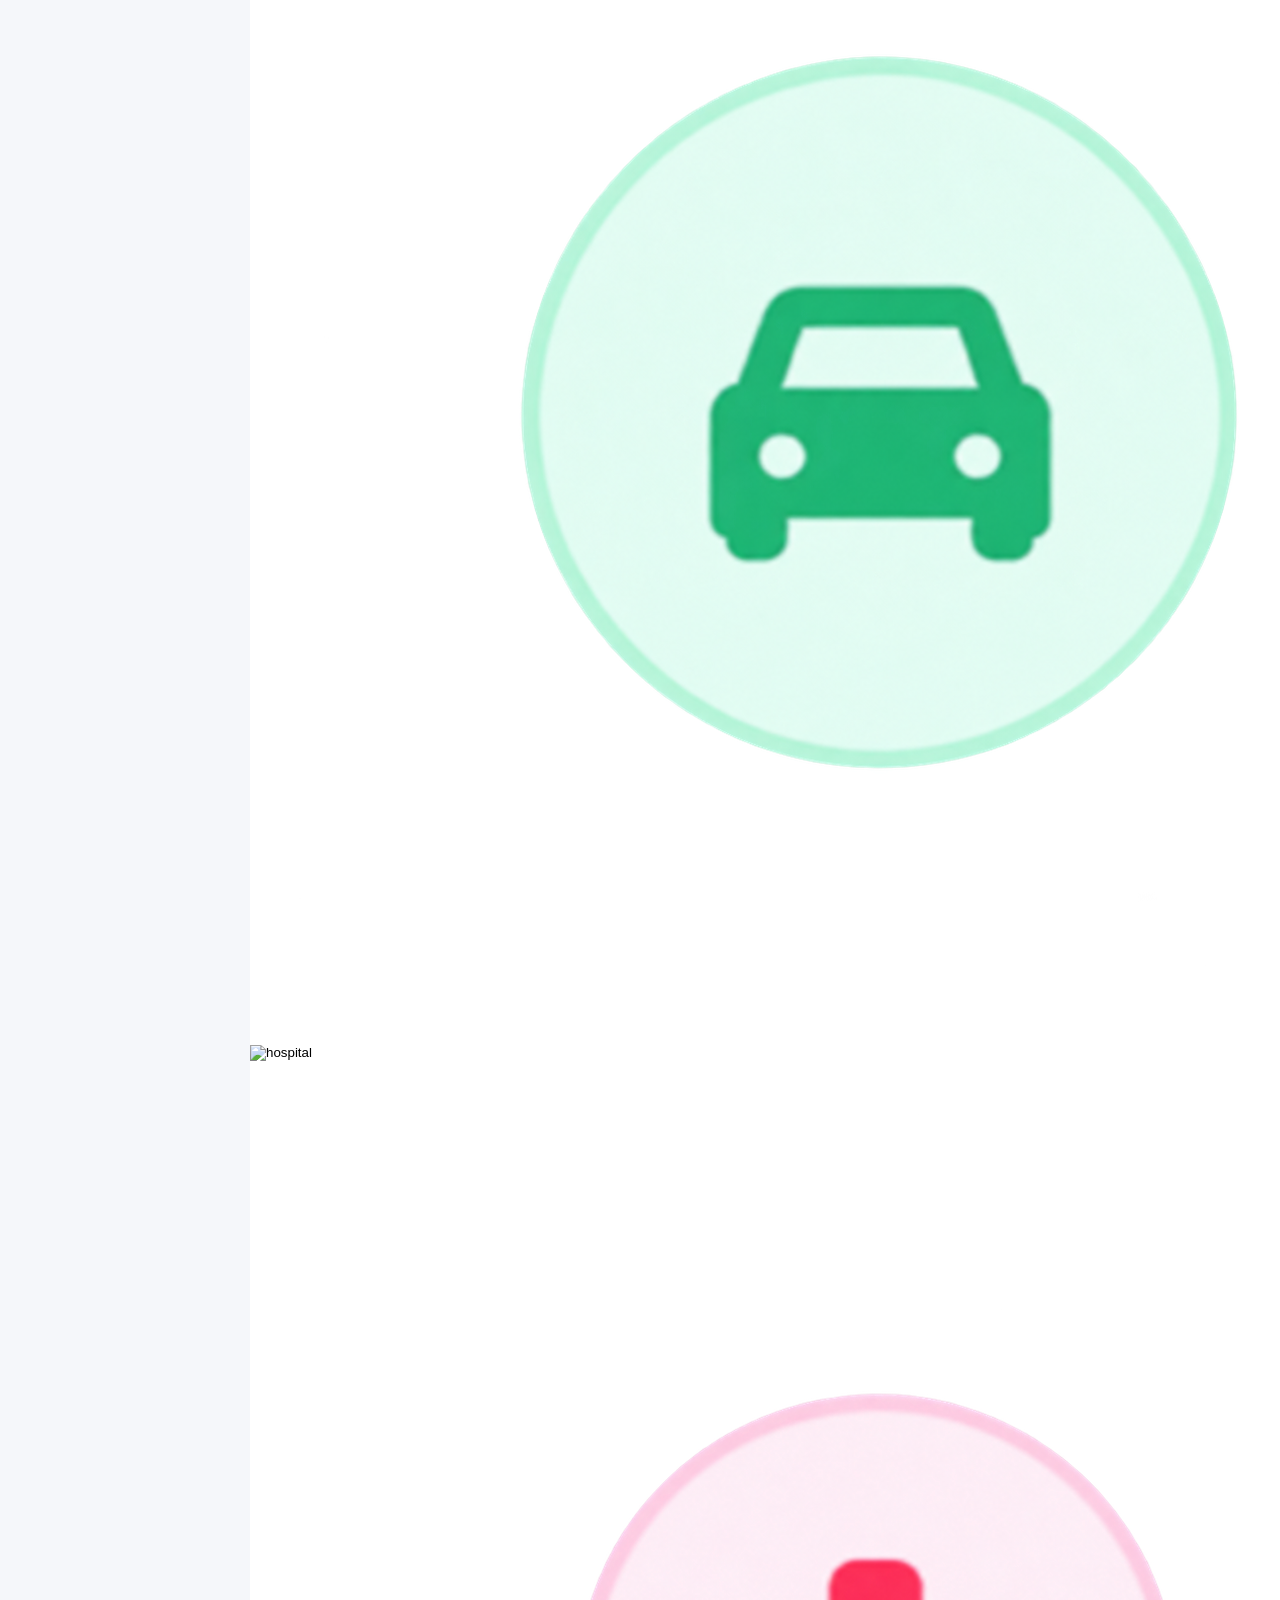
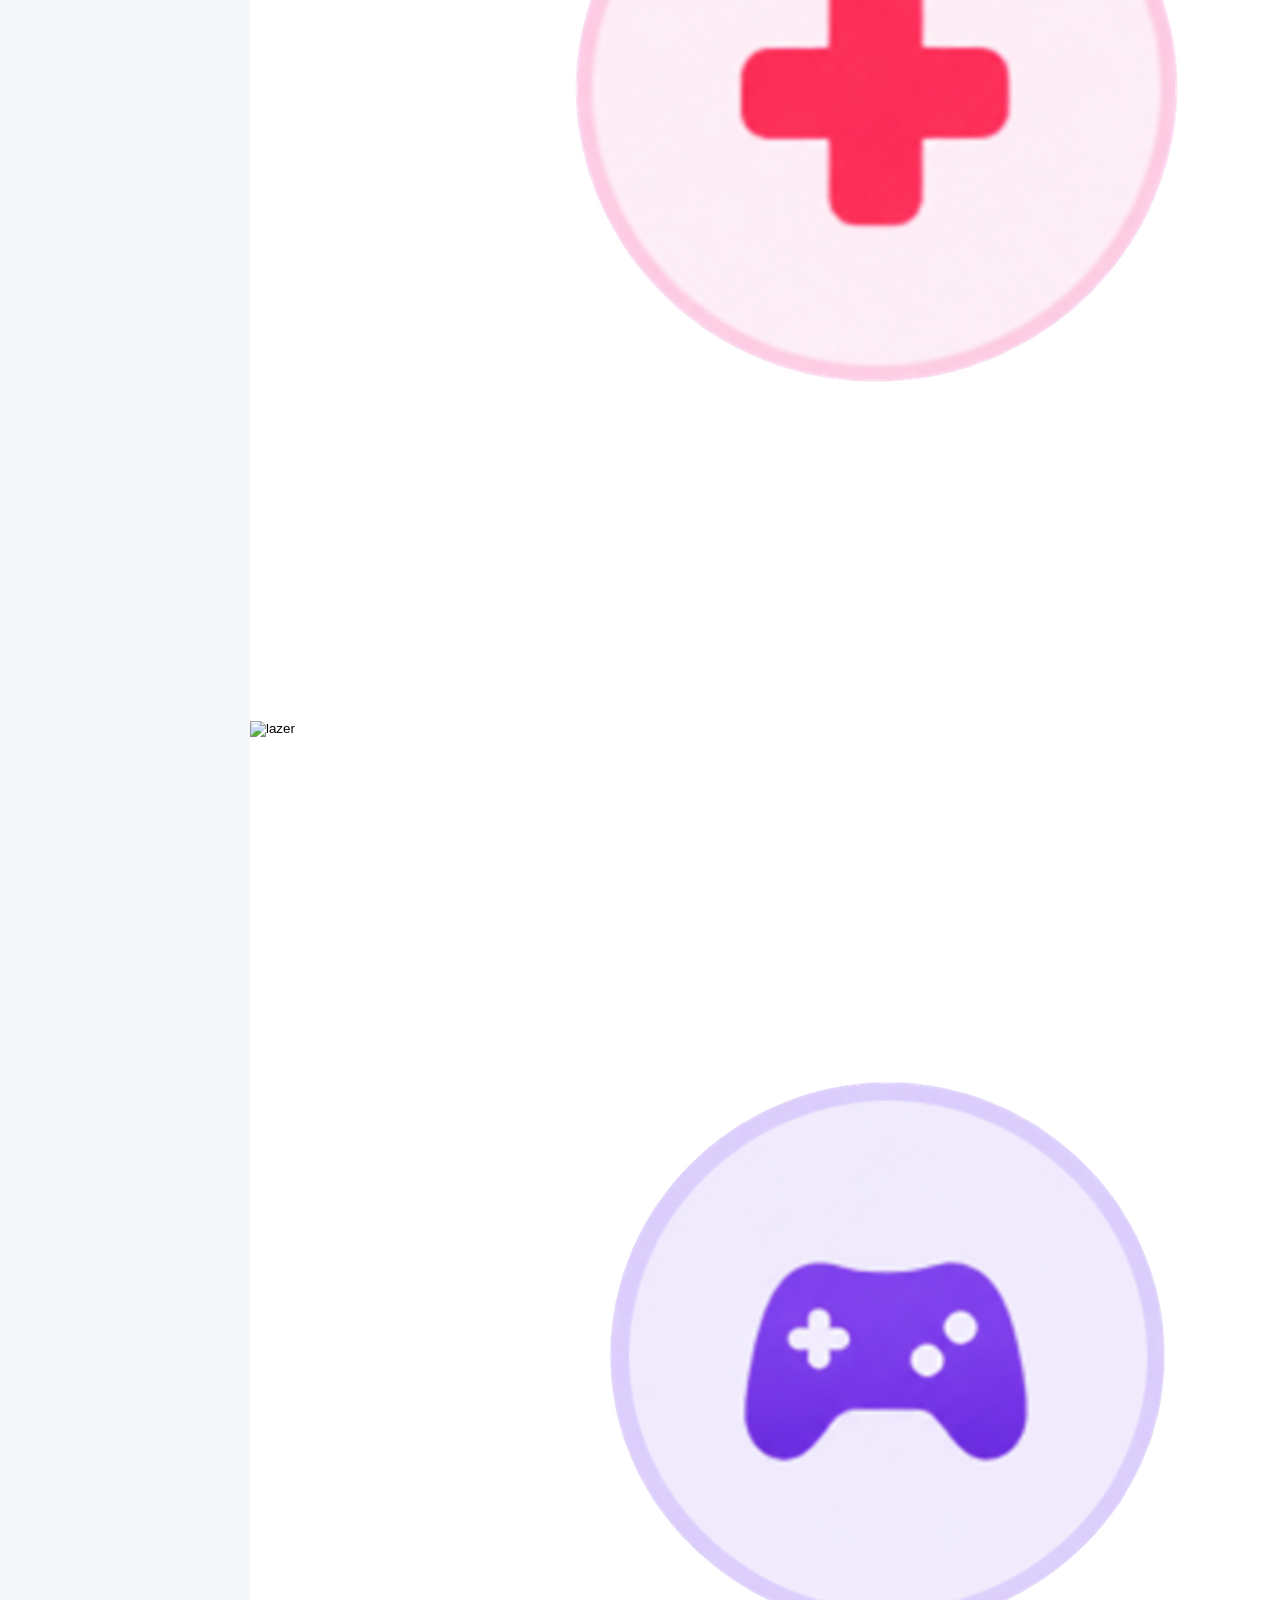
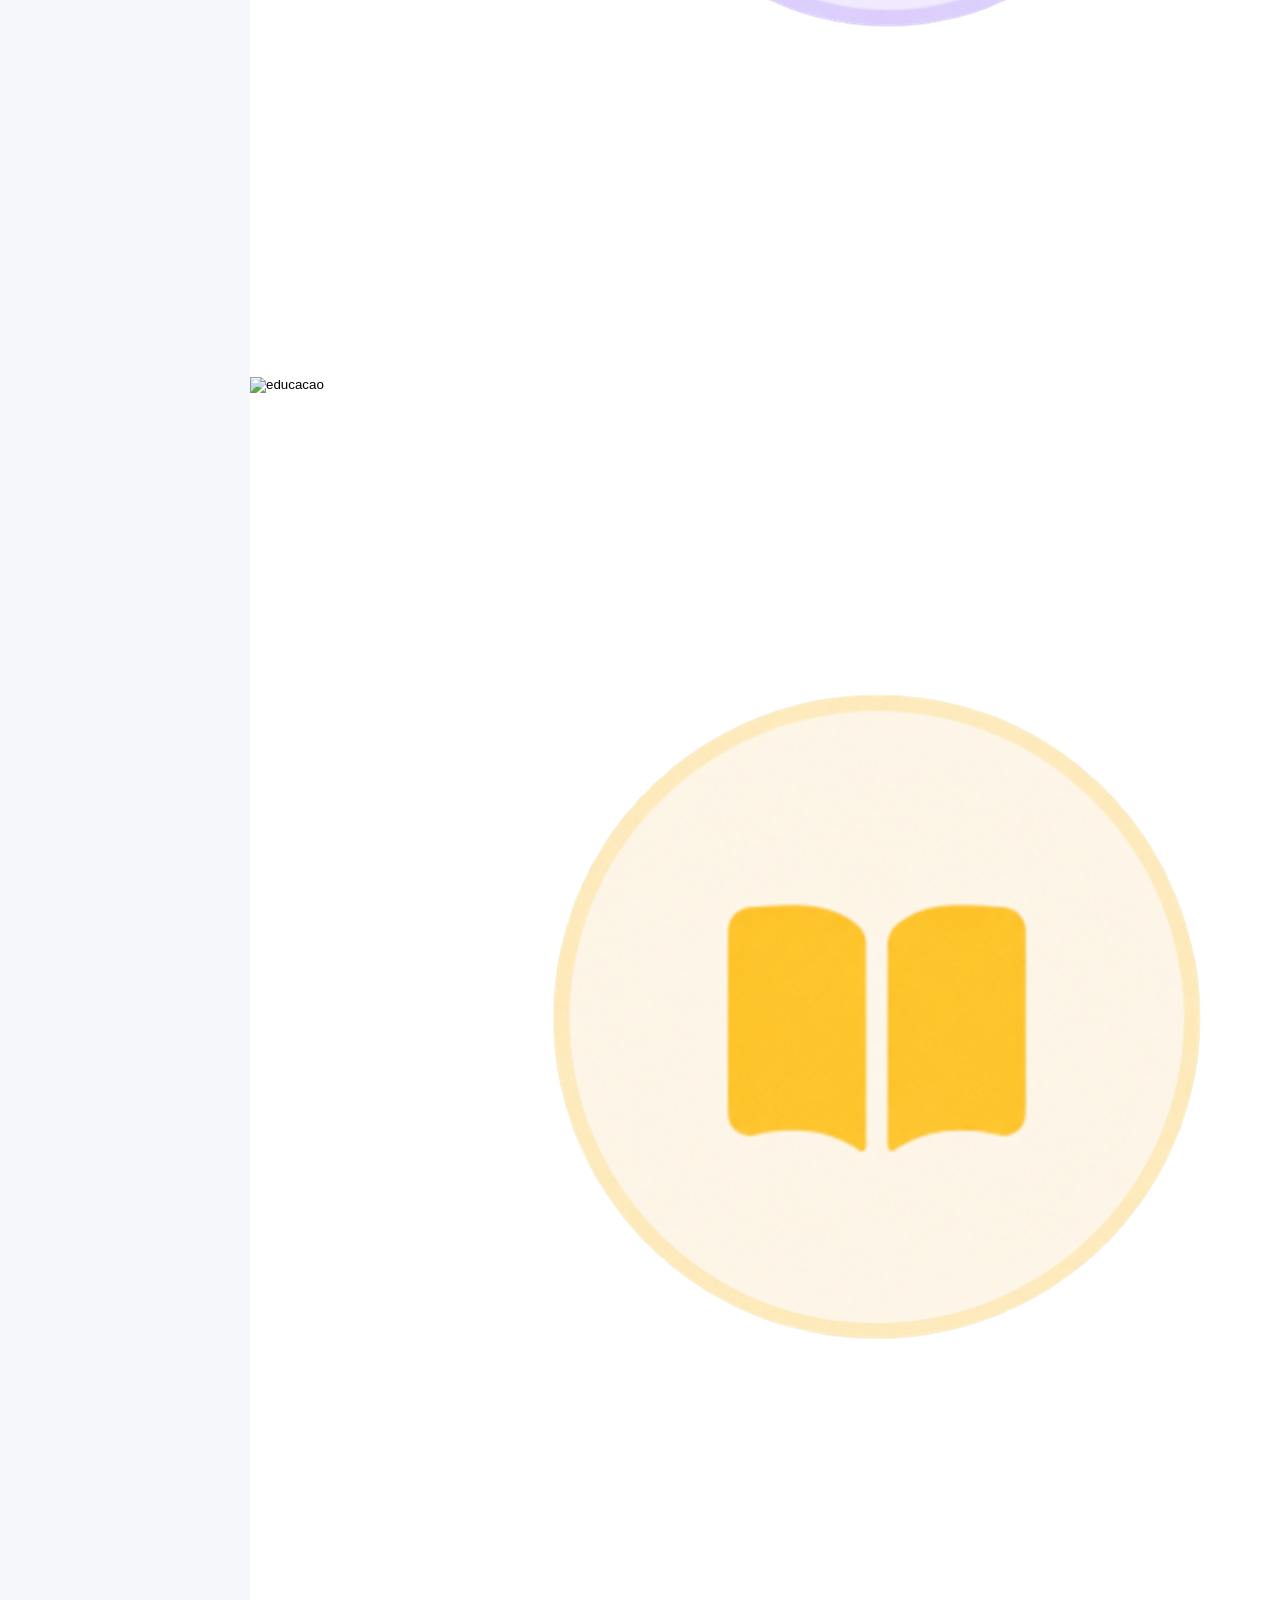
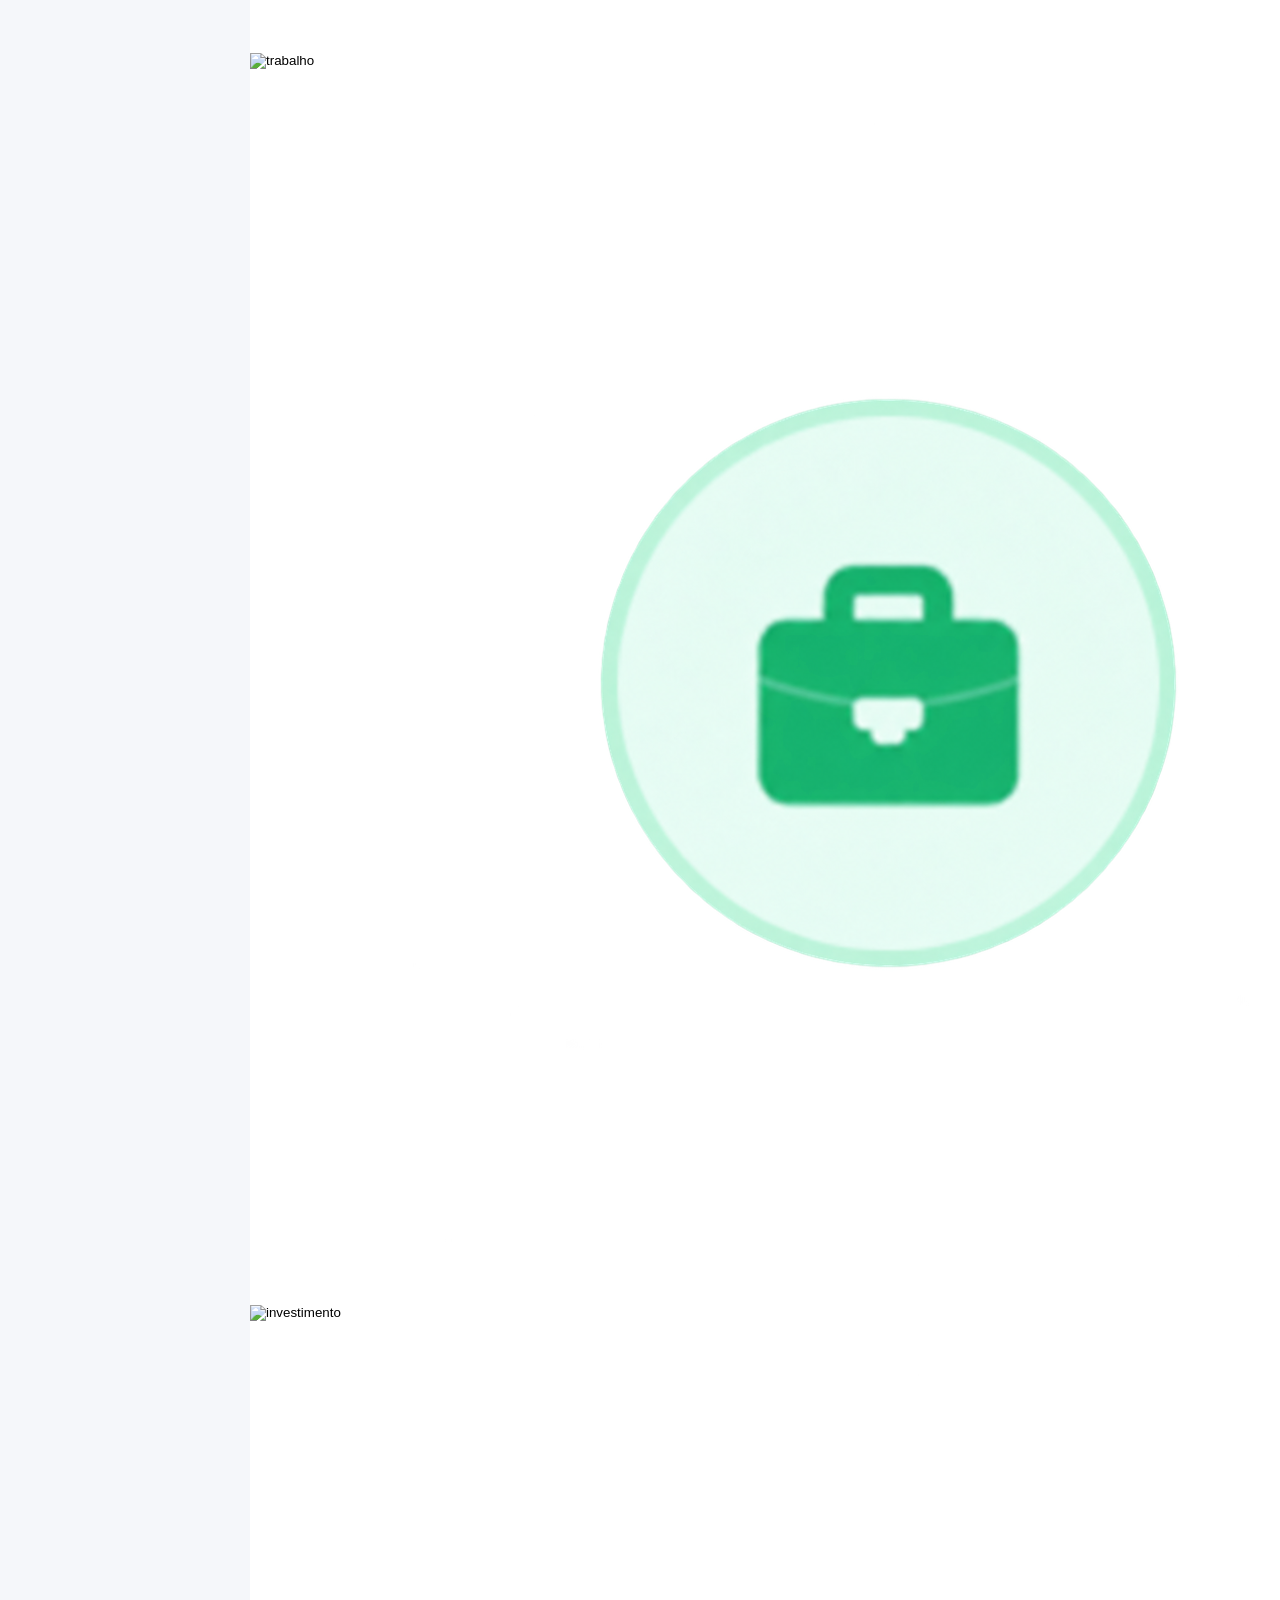
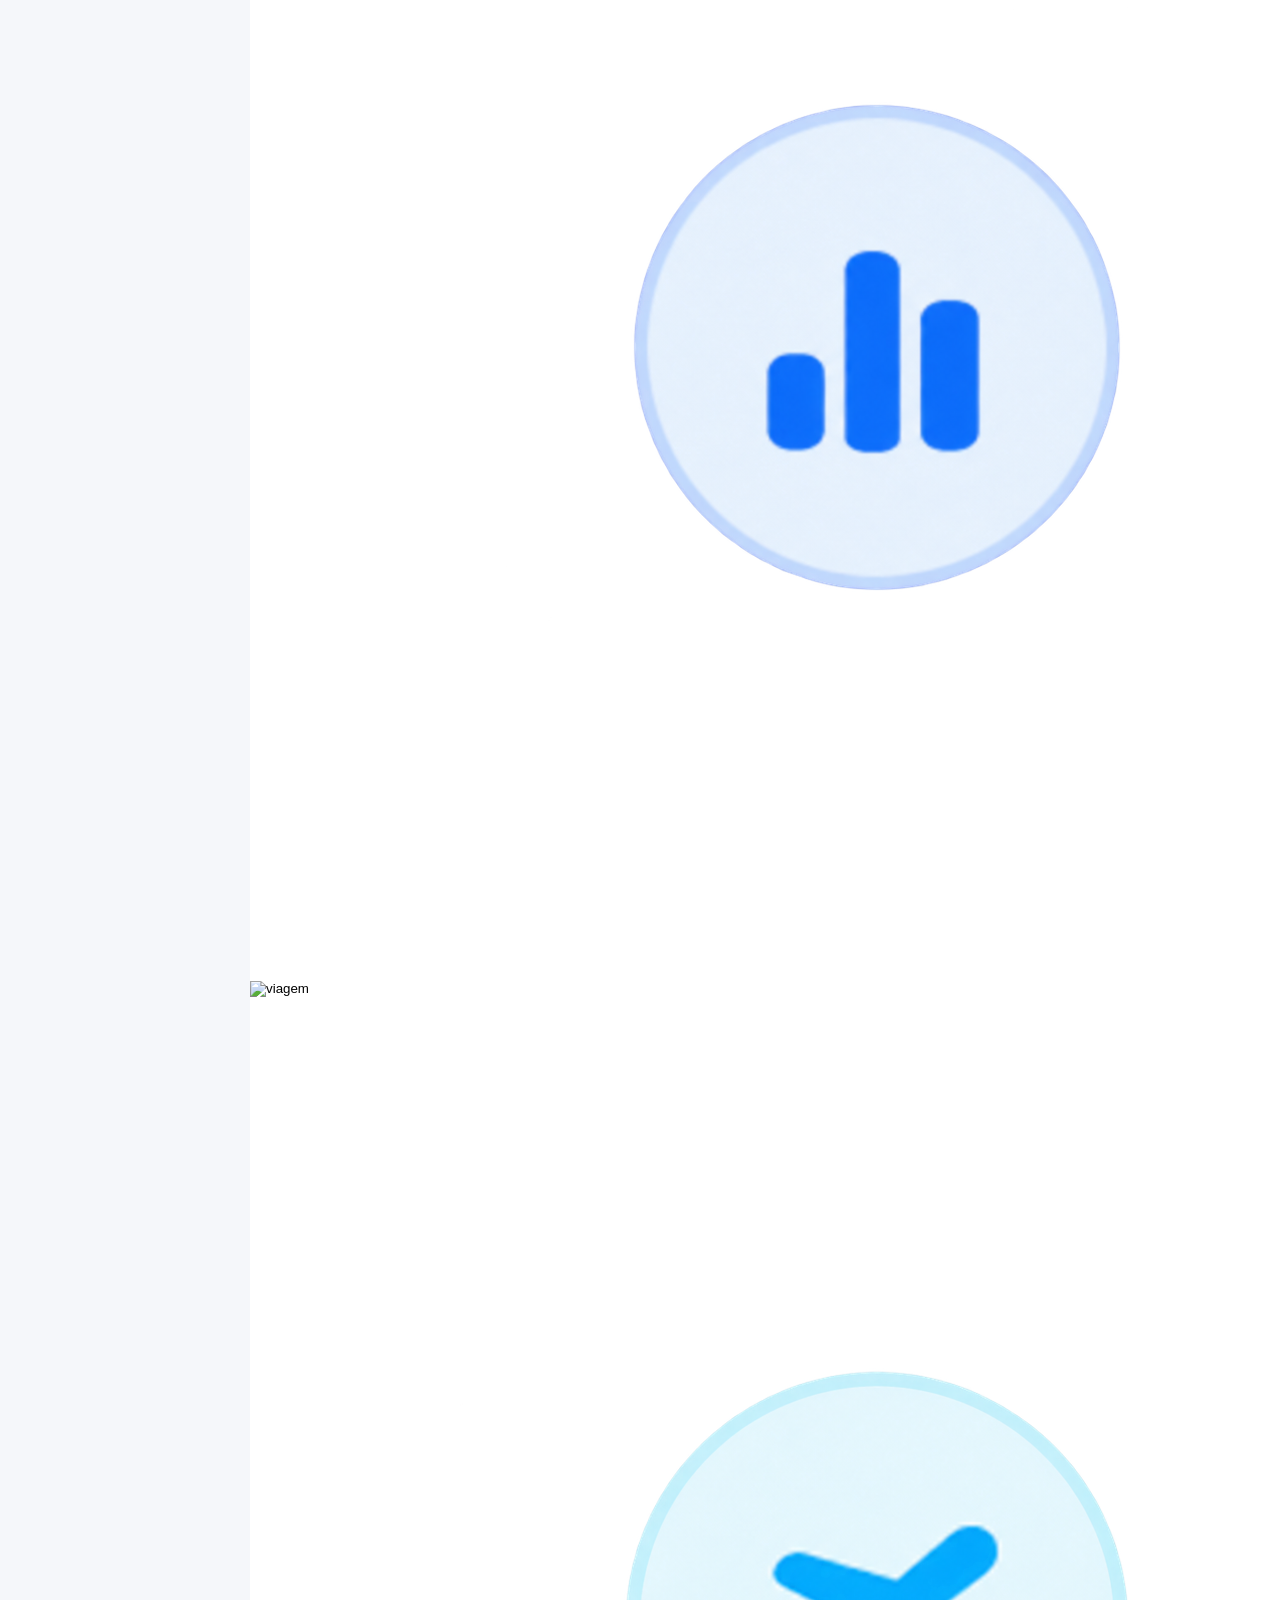
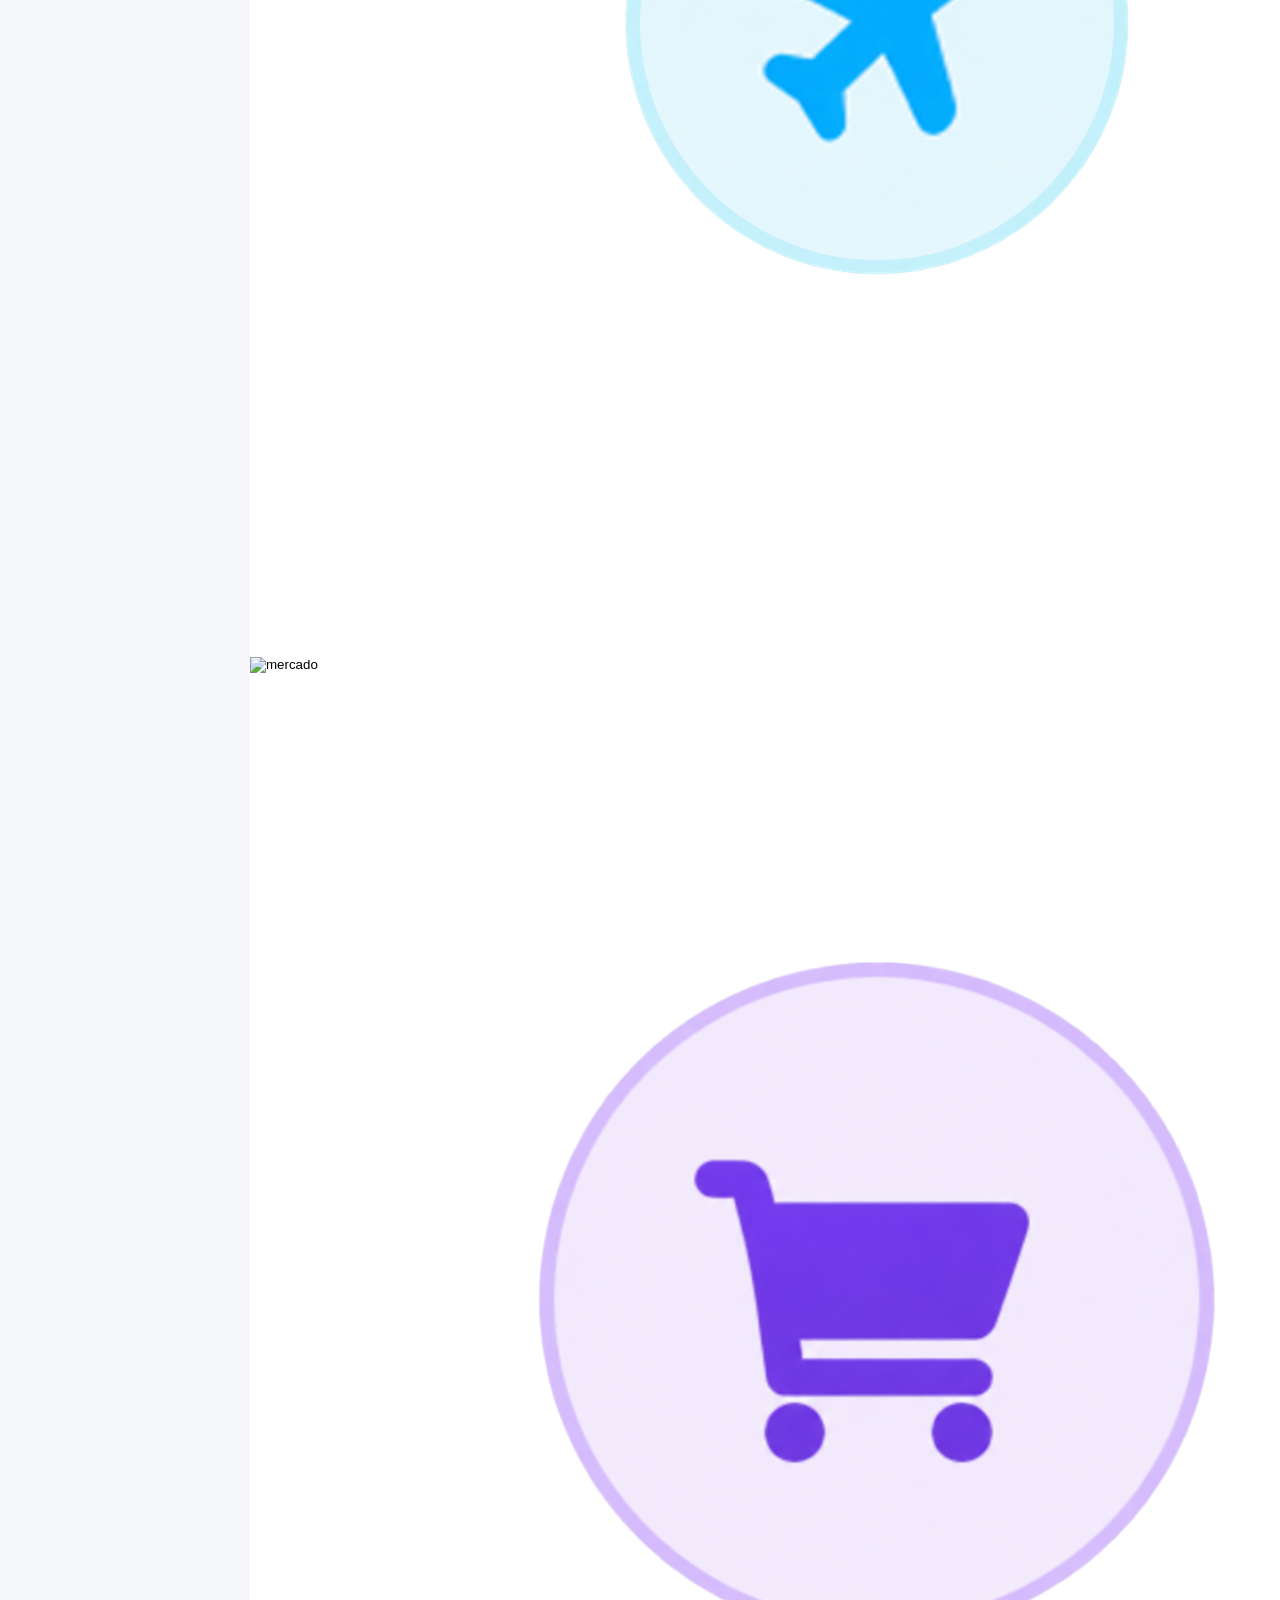
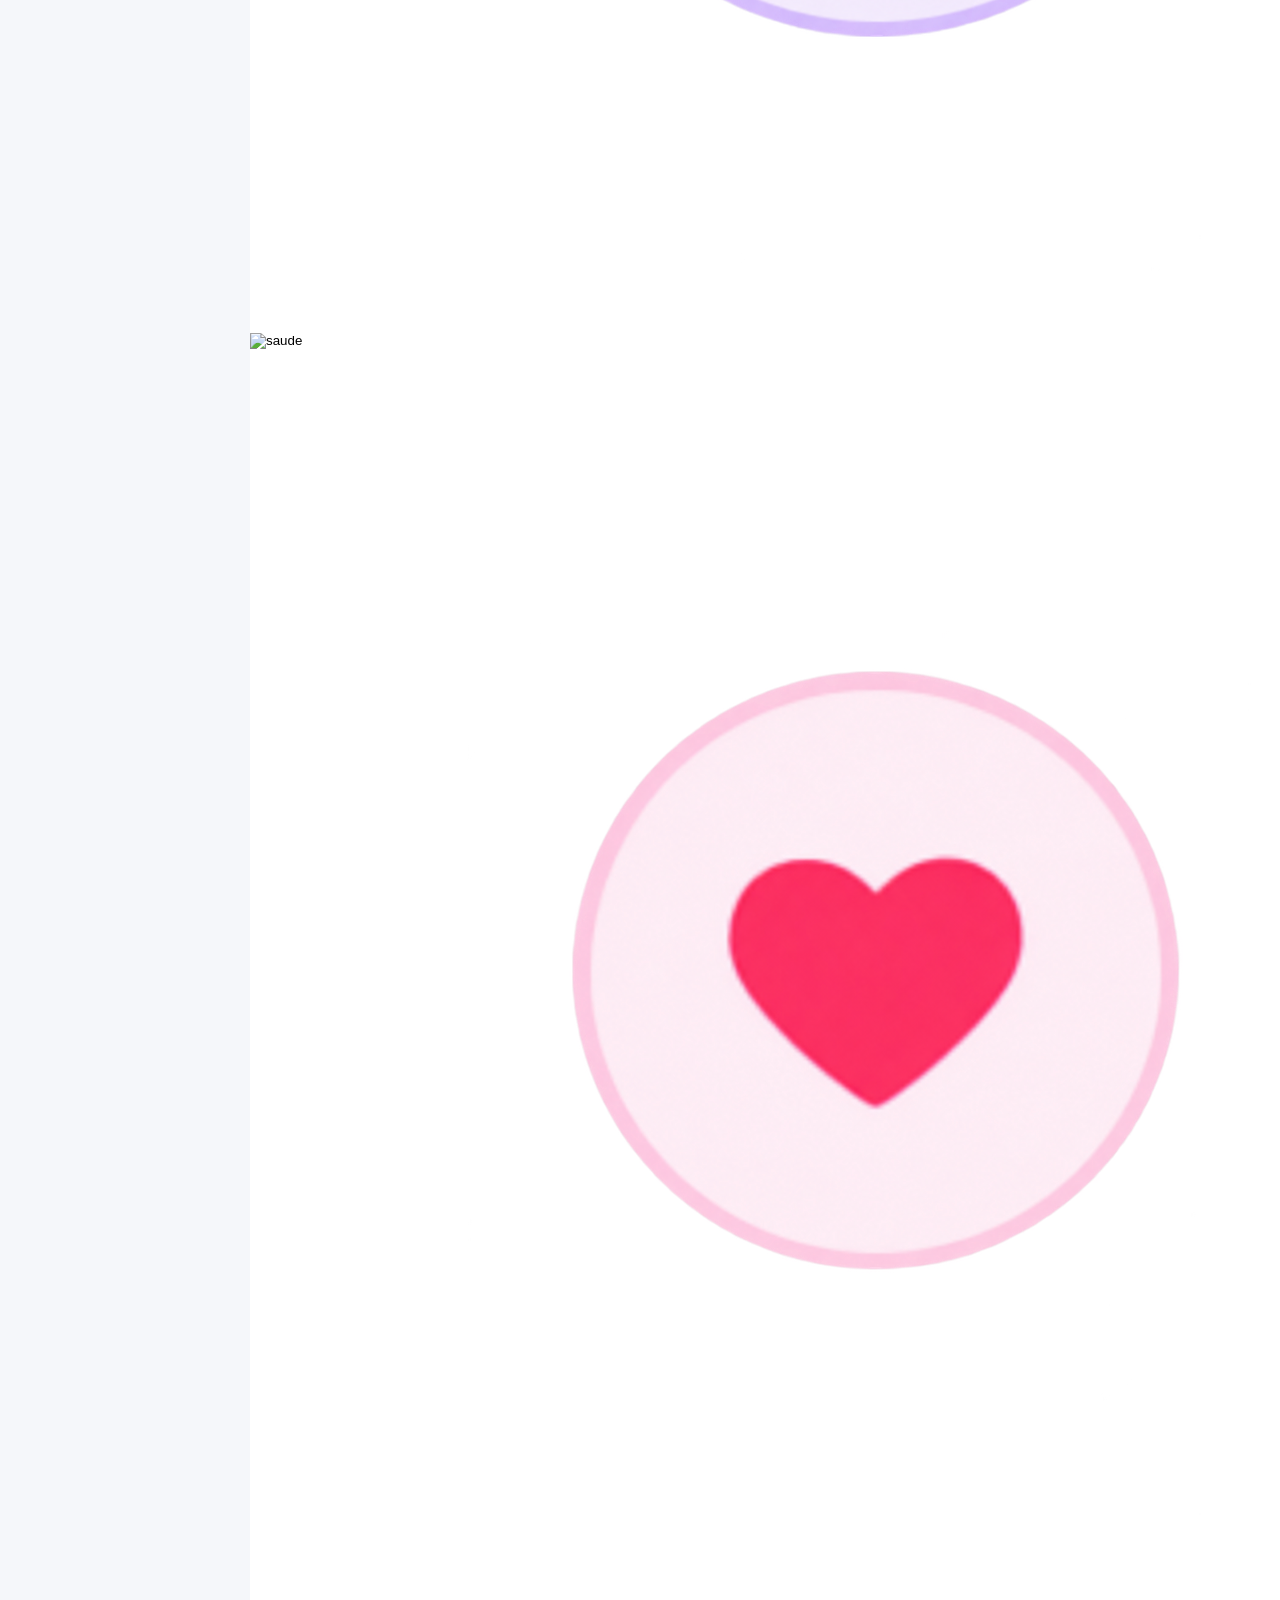
==== commit 0e65dc2f: "Adicionar classe 'infoGeral' e ajustar estilo para a seção 'Suas Categorias'" ====
--- a/categorias.html
+++ b/categorias.html
@@ -197,7 +197,7 @@
 
             <!-- ============================== SUAS CATEGORIAS ============================== -->
 
-            <div>
+            <div class="infoGeral">
                 <div class="infocat">
                     <h2>Suas Categorias</h2>
                     <select id="filtro-categorias">
--- a/style.css
+++ b/style.css
@@ -187,7 +187,10 @@
 
 
 /* ======================================= SUAS CATEGORIAS ======================================= */
-
+.infoGeral{
+    display:grid;
+    background-color: var(--card);
+}
 .infocat {
     display: flex;
     justify-content: space-between;
@@ -209,7 +212,7 @@
 }
 
 
-/* ======================================= LISTA DE CATEGORIAS ======================================= */
+/* LISTA DE CATEGORIAS */
 
 .lista-categorias {
     display: grid;
@@ -218,7 +221,7 @@
 }
 
 
-/* ======================================= SIDEBAR ======================================= */
+/*  SIDEBAR  */
 
 .lista ul {
     list-style: none;
@@ -226,6 +229,5 @@
     padding: 0;
 }
 
-/* =========== NOVAS CATEGORIAS ================= */
-
-.+/*  NOVAS CATEGORIAS */
+
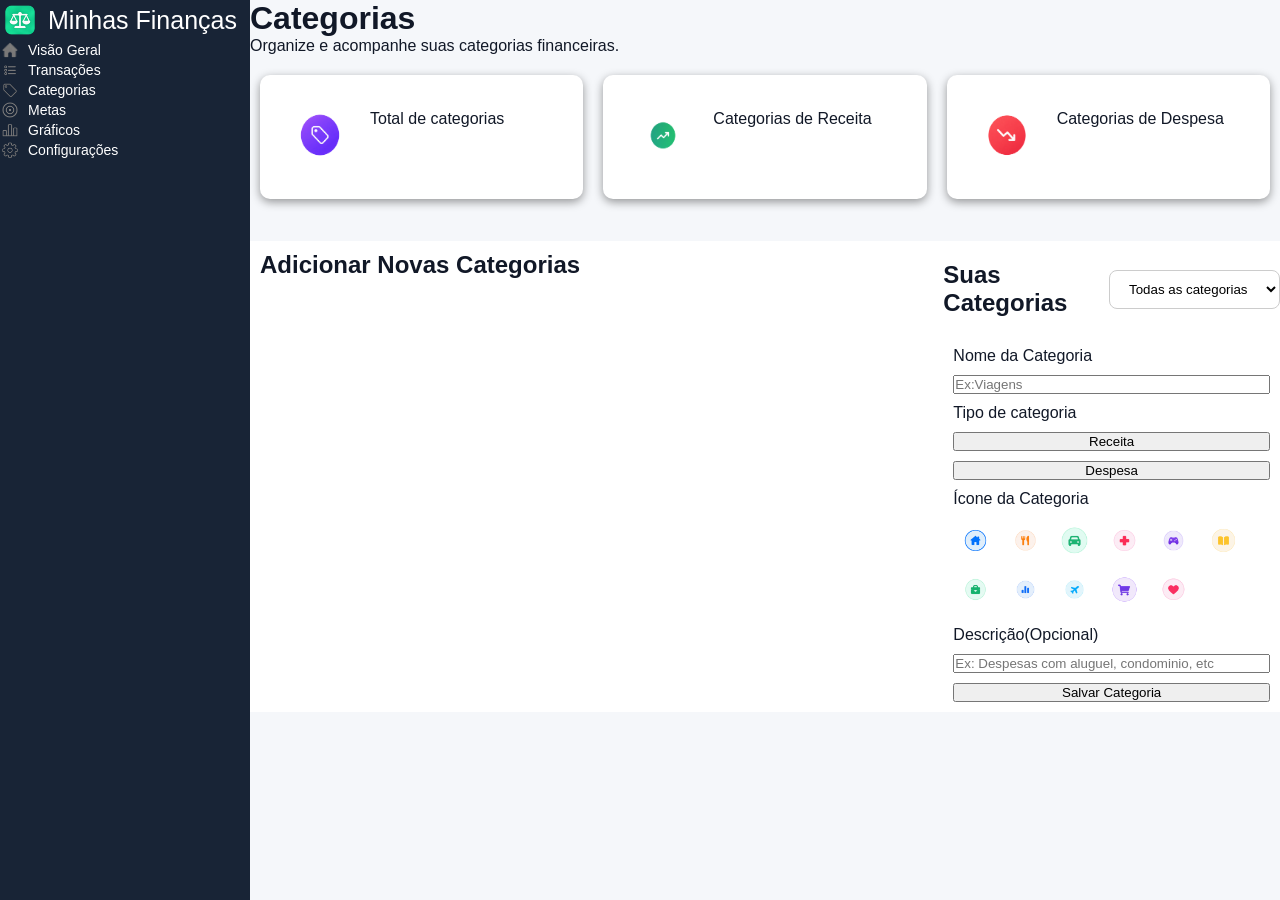
==== commit 0ac7841c: "Corrigir erros de digitação e ajustar a estrutura dos inputs para novas categorias" ====
--- a/categorias.html
+++ b/categorias.html
@@ -225,8 +225,7 @@
 
                 <!-- =========================== NOVAS CATEGORIAS =========================== -->
                 
-                <div class="painel-categoria"
-                    id = "painel-categoria">
+                <div class="painel-categoria" id = "painel-categoria">
                     <h2>Adicionar Novas Categorias </h2>
                 </div>
 
@@ -236,7 +235,7 @@
                     </label>
 
                     <input  
-                        tipe="text" 
+                        tYpe="text" 
                         placeholder="Ex:Viagens"    
                         id="nome-categoria" required
                     >
@@ -247,7 +246,7 @@
                         Receita
                     </button>
 
-                    <button type="button" value="Despesa">
+                    <button type="button" value="despesa">
                         Despesa
                     </button>
 
@@ -255,16 +254,16 @@
 
                     <p>Ícone da Categoria</p>
                     <div id="icon-categoria">
-                        <input type="image" 
+                        <input type="radio" 
                         id="casa" 
                         name="icone" 
                         value="casa"
                         >
                         <label for="casa">
-                            <img src="img/casa.png">
-                        </label>
-
-                        <input type="image"
+                            <img src="img/casa.png" alt="Casa">
+                        </label>
+
+                        <input type="radio"
                         id="alimentacao"
                         name="icone"
                         value="alimentacao"
@@ -273,16 +272,16 @@
                             <img src="img/talheres.png">
                         </label>
 
-                        <input type="image"
+                        <input type="radio"
                         id="transporte"
                         name="icone"
                         value="transporte"                  
                         >
-                        <label for="transporte">
+                        <label for="radio">
                             <img src="img/carro.png">
                         </label>
 
-                        <input type="image"
+                        <input type="radio"
                         id="hospital"
                         name="icone"
                         value="hospital"
@@ -291,7 +290,7 @@
                             <img src="img/cruz.png">
                         </label>
 
-                        <input type="image"
+                        <input type="radio"
                         id="lazer"
                         name="icone"
                         value="lazer"
@@ -300,7 +299,7 @@
                             <img src="img/comando.png">
                         </label>
 
-                        <input type="image"
+                        <input type="radio"
                         id="educacao"
                         name="icone"
                         value="educacao"
@@ -309,7 +308,7 @@
                             <img src="img/livro.png">
                         </label>
 
-                        <input type="image"
+                        <input type="radio"
                         id="trabalho"
                         name="icone"
                         value="trabalho"
@@ -318,7 +317,7 @@
                             <img src="img/mala.png">
                         </label>
 
-                        <input type="image"
+                        <input type="radio"
                         id="investimento"
                         name="icone"
                         value="investimento"
@@ -327,7 +326,7 @@
                             <img src="img/grafico.png">
                         </label>
 
-                        <input type="image"
+                        <input type="radio"
                         id="viagem"
                         name="icone"
                         value="viagem"
@@ -336,7 +335,7 @@
                             <img src="img/aviao.png">
                         </label>
 
-                        <input type="image"
+                        <input type="radio"
                         id="mercado"
                         name="icone"
                         value="mercado"
@@ -345,7 +344,7 @@
                             <img src="img/carrinho.png">
                         </label>
 
-                        <input type="image"
+                        <input type="radio"
                         id="saude"
                         name="icone"
                         value="saude"
--- a/style.css
+++ b/style.css
@@ -190,6 +190,8 @@
 .infoGeral{
     display:grid;
     background-color: var(--card);
+    grid-template-columns: 2fr 1fr;
+    column-gap: 20px;
 }
 .infocat {
     display: flex;
@@ -231,3 +233,40 @@
 
 /*  NOVAS CATEGORIAS */
 
+.painel-categoria {    
+    grid-row: 1;
+    background-color: var(--card);
+    padding: 10px;
+}
+
+#icon-categoria input[type="radio"] {
+    display: none;
+}
+
+#icon-categoria img {
+    width: 45px;
+    height: 45px;
+}
+
+#add-cat {
+    grid-column: 2;
+    display: flex;
+    flex-direction: column;
+    gap: 10px;
+    background-color: var(--card);
+    padding: 10px;
+}
+
+
+/* ======================================= TRANSAÇÕES ======================================= */
+#newtrans {
+grid-column: 3;
+display: flex;
+flex-direction: column;
+gap: 10px;
+background-color:seagreen;
+font-weight: bold;
+padding: 10px;
+
+
+}
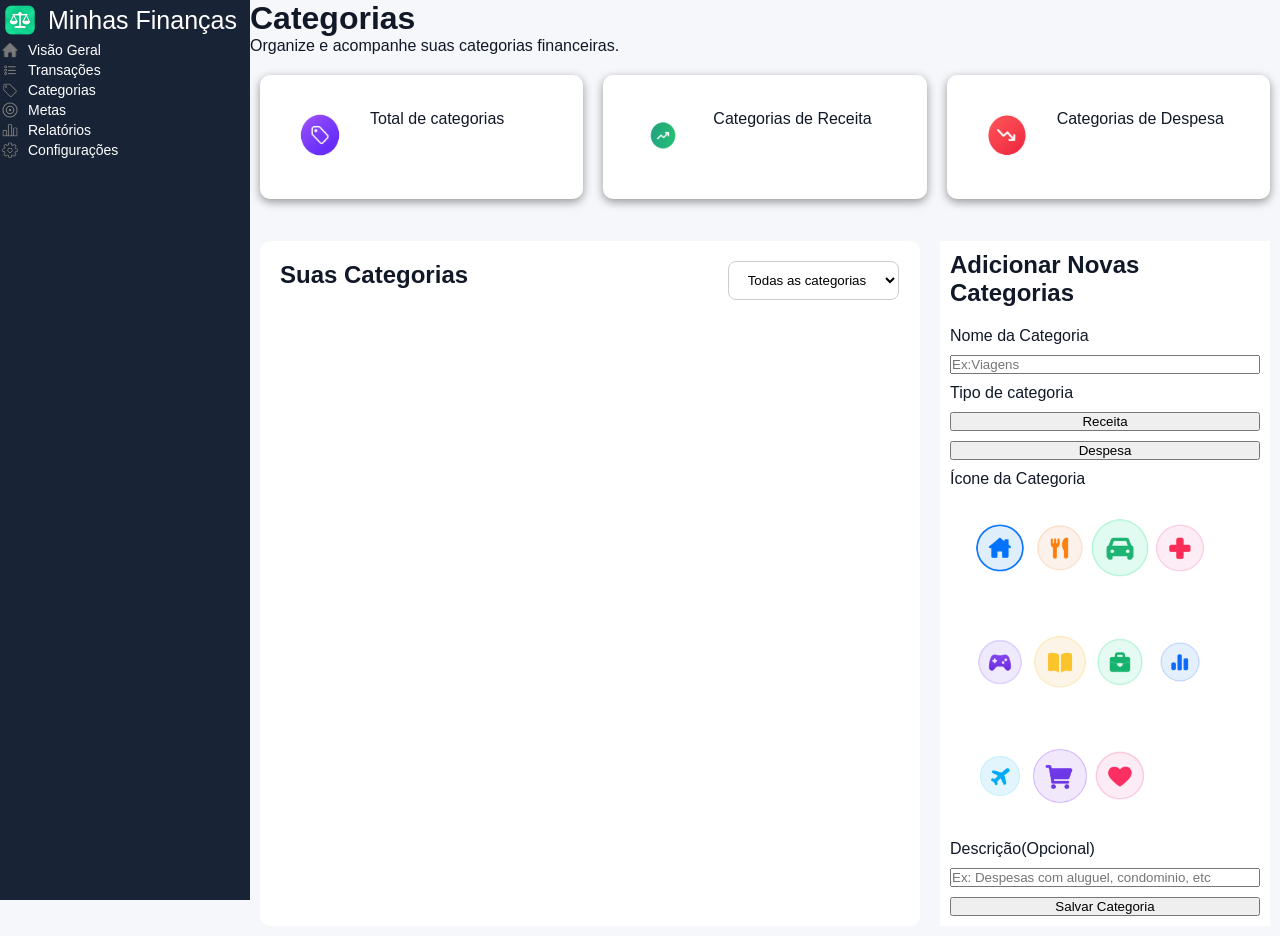
==== commit 04bce4e4: "Atualiza a estrutura e estilo da seção 'Suas Categorias' e adiciona nova página 'Metas'" ====
--- a/categorias.html
+++ b/categorias.html
@@ -96,11 +96,11 @@
                             <img
                                 class="foto1"
                                 src="img/grafico1.png"
-                                alt="Gráficos"
+                                alt="Graficos"
                                 onmouseover="this.src='img/grafico2.png'"
                                 onmouseout="this.src='img/grafico1.png'"
                             >
-                            Gráficos
+                            Relatórios
                         </a>
                     </li>
 
@@ -196,179 +196,184 @@
 
 
             <!-- ============================== SUAS CATEGORIAS ============================== -->
-
-            <div class="infoGeral">
+            <div class="areacat">
                 <div class="infocat">
-                    <h2>Suas Categorias</h2>
-                    <select id="filtro-categorias">
-                        <option value="todas">
-                            Todas as categorias
-                        </option>
-                        <option value="receita">
-                            Receitas
-                        </option>
-                        <option value="despesa">
-                            Despesas
-                        </option>
-                    </select>
-                </div>
-
-
-                <!-- =========================== LISTA DE CATEGORIAS =========================== -->
-
-                <div class="lista-categorias"
-                    id="lista-categorias">
-                    <!--
-                        As categorias serão adicionadas aqui dinamicamente pelo JavaScript
-                    -->
-                </div>
-
-                <!-- =========================== NOVAS CATEGORIAS =========================== -->
+                    <div class="suas-cat">
+                        <div class="catedire">
+                            <h2>Suas Categorias</h2>
+                        </div>
+                            <div class="cateesq">
+                                <select id="filtro-categorias">
+                                    <option value="todas">
+                                        Todas as categorias
+                                    </option>
+                                    <option value="receita">
+                                        Receitas
+                                    </option>
+                                    <option value="despesa">
+                                        Despesas
+                                    </option>
+                                </select>
+                            </div>
+                    </div>
+
+
+                    <!-- =========================== LISTA DE CATEGORIAS =========================== -->
                 
-                <div class="painel-categoria" id = "painel-categoria">
-                    <h2>Adicionar Novas Categorias </h2>
-                </div>
-
-                <form id="add-cat">
-                    <label for="nome-categoria">
-                        Nome da Categoria   
-                    </label>
-
-                    <input  
-                        tYpe="text" 
-                        placeholder="Ex:Viagens"    
-                        id="nome-categoria" required
-                    >
-
-                    <p>Tipo de categoria</p>
-
-                    <button type="button" value="receita">
-                        Receita
-                    </button>
-
-                    <button type="button" value="despesa">
-                        Despesa
-                    </button>
-
-                <!-- ====ICONES ======= -->
-
-                    <p>Ícone da Categoria</p>
-                    <div id="icon-categoria">
-                        <input type="radio" 
-                        id="casa" 
-                        name="icone" 
-                        value="casa"
-                        >
-                        <label for="casa">
-                            <img src="img/casa.png" alt="Casa">
+                    <div class="lista-categorias"
+                        id="lista-categorias">
+                        <!--
+                            As categorias serão adicionadas aqui dinamicamente pelo JavaScript
+                        -->
+                    </div>
+                </div>
+                    <!-- =========================== NOVAS CATEGORIAS =========================== -->
+                <div class="painel-cat">
+                    <div class="painel-categoria" id = "painel-categoria">
+                        <h2>Adicionar Novas Categorias </h2>
+                    </div>
+
+                    <form id="add-cat">
+                        <label for="nome-categoria">
+                            Nome da Categoria   
                         </label>
 
-                        <input type="radio"
-                        id="alimentacao"
-                        name="icone"
-                        value="alimentacao"
-                        >
-                        <label for="alimentacao">
-                            <img src="img/talheres.png">
+                        <input  
+                            tYpe="text" 
+                            placeholder="Ex:Viagens"    
+                            id="nome-categoria" required
+                        >
+
+                        <p>Tipo de categoria</p>
+
+                        <button type="button" value="receita">
+                            Receita
+                        </button>
+
+                        <button type="button" value="despesa">
+                            Despesa
+                        </button>
+
+                    <!-- ====ICONES ======= -->
+
+                        <p>Ícone da Categoria</p>
+                        <div id="icon-categoria">
+                            <input type="radio" 
+                            id="casa" 
+                            name="icone" 
+                            value="casa"
+                            >
+                            <label for="casa">
+                                <img src="img/casa.png" alt="Casa">
+                            </label>
+
+                            <input type="radio"
+                            id="alimentacao"
+                            name="icone"
+                            value="alimentacao"
+                            >
+                            <label for="alimentacao">
+                                <img src="img/talheres.png">
+                            </label>
+
+                            <input type="radio"
+                            id="transporte"
+                            name="icone"
+                            value="transporte"                  
+                            >
+                            <label for="radio">
+                                <img src="img/carro.png">
+                            </label>
+
+                            <input type="radio"
+                            id="hospital"
+                            name="icone"
+                            value="hospital"
+                            >
+                            <label for="hospital">
+                                <img src="img/cruz.png">
+                            </label>
+
+                            <input type="radio"
+                            id="lazer"
+                            name="icone"
+                            value="lazer"
+                            >
+                            <label for="lazer">
+                                <img src="img/comando.png">
+                            </label>
+
+                            <input type="radio"
+                            id="educacao"
+                            name="icone"
+                            value="educacao"
+                            >
+                            <label for="educacao">
+                                <img src="img/livro.png">
+                            </label>
+
+                            <input type="radio"
+                            id="trabalho"
+                            name="icone"
+                            value="trabalho"
+                            >
+                            <label for="trabalho">
+                                <img src="img/mala.png">
+                            </label>
+
+                            <input type="radio"
+                            id="investimento"
+                            name="icone"
+                            value="investimento"
+                            >
+                            <label for="investimento">
+                                <img src="img/grafico.png">
+                            </label>
+
+                            <input type="radio"
+                            id="viagem"
+                            name="icone"
+                            value="viagem"
+                            >
+                            <label for="viagem">
+                                <img src="img/aviao.png">
+                            </label>
+
+                            <input type="radio"
+                            id="mercado"
+                            name="icone"
+                            value="mercado"
+                            >
+                            <label for="mercado">
+                                <img src="img/carrinho.png">
+                            </label>
+
+                            <input type="radio"
+                            id="saude"
+                            name="icone"
+                            value="saude"
+                            >
+                            <label for="saude">
+                                <img src="img/coracao.png">
+                            </label>
+                        </div>
+
+                        <label for="descricao-categoria"> 
+                            Descrição(Opcional)
                         </label>
 
-                        <input type="radio"
-                        id="transporte"
-                        name="icone"
-                        value="transporte"                  
-                        >
-                        <label for="radio">
-                            <img src="img/carro.png">
-                        </label>
-
-                        <input type="radio"
-                        id="hospital"
-                        name="icone"
-                        value="hospital"
-                        >
-                        <label for="hospital">
-                            <img src="img/cruz.png">
-                        </label>
-
-                        <input type="radio"
-                        id="lazer"
-                        name="icone"
-                        value="lazer"
-                        >
-                        <label for="lazer">
-                            <img src="img/comando.png">
-                        </label>
-
-                        <input type="radio"
-                        id="educacao"
-                        name="icone"
-                        value="educacao"
-                        >
-                        <label for="educacao">
-                            <img src="img/livro.png">
-                        </label>
-
-                        <input type="radio"
-                        id="trabalho"
-                        name="icone"
-                        value="trabalho"
-                        >
-                        <label for="trabalho">
-                            <img src="img/mala.png">
-                        </label>
-
-                        <input type="radio"
-                        id="investimento"
-                        name="icone"
-                        value="investimento"
-                        >
-                        <label for="investimento">
-                            <img src="img/grafico.png">
-                        </label>
-
-                        <input type="radio"
-                        id="viagem"
-                        name="icone"
-                        value="viagem"
-                        >
-                        <label for="viagem">
-                            <img src="img/aviao.png">
-                        </label>
-
-                        <input type="radio"
-                        id="mercado"
-                        name="icone"
-                        value="mercado"
-                        >
-                        <label for="mercado">
-                            <img src="img/carrinho.png">
-                        </label>
-
-                        <input type="radio"
-                        id="saude"
-                        name="icone"
-                        value="saude"
-                        >
-                        <label for="saude">
-                            <img src="img/coracao.png">
-                        </label>
-                    </div>
-
-                    <label for="descricao-categoria"> 
-                        Descrição(Opcional)
-                    </label>
-
-                    <input
-                    type="text"
-                    id="descricao-categoria"
-                    placeholder="Ex: Despesas com aluguel, condominio, etc"
-                    >
-
-                    <button type="submit">
-                        Salvar Categoria
-                    </button>
-                </form>
-            </div>    
+                        <input
+                        type="text"
+                        id="descricao-categoria"
+                        placeholder="Ex: Despesas com aluguel, condominio, etc"
+                        >
+
+                        <button type="submit">
+                            Salvar Categoria
+                        </button>
+                    </form>
+                </div>   
+            </div>
         </div>
     </main>
 </body>
--- a/style.css
+++ b/style.css
@@ -187,18 +187,26 @@
 
 
 /* ======================================= SUAS CATEGORIAS ======================================= */
-.infoGeral{
+.areacat {
+
+    display: grid;
+    grid-template-columns:2fr 1fr;
+    gap: 20px;
+    margin: 10px;
+}
+
+.infocat {
     display:grid;
     background-color: var(--card);
     grid-template-columns: 2fr 1fr;
     column-gap: 20px;
-}
-.infocat {
+    border-radius: 10px;
+}
+.suas-cat {
     display: flex;
     justify-content: space-between;
-    align-items: center;
-    margin-top: 20px;
-    margin-bottom: 20px;
+    margin: 20px;
+    width: 145%;
 }
 
 .infocat h2 {
@@ -239,13 +247,20 @@
     padding: 10px;
 }
 
+#icon-categoria {
+    display: grid;
+    grid-template-columns: repeat(4, 50px);
+    gap: 10px;
+
+}
+
 #icon-categoria input[type="radio"] {
     display: none;
 }
 
 #icon-categoria img {
-    width: 45px;
-    height: 45px;
+    width: 100px;
+    height: 100px;
 }
 
 #add-cat {
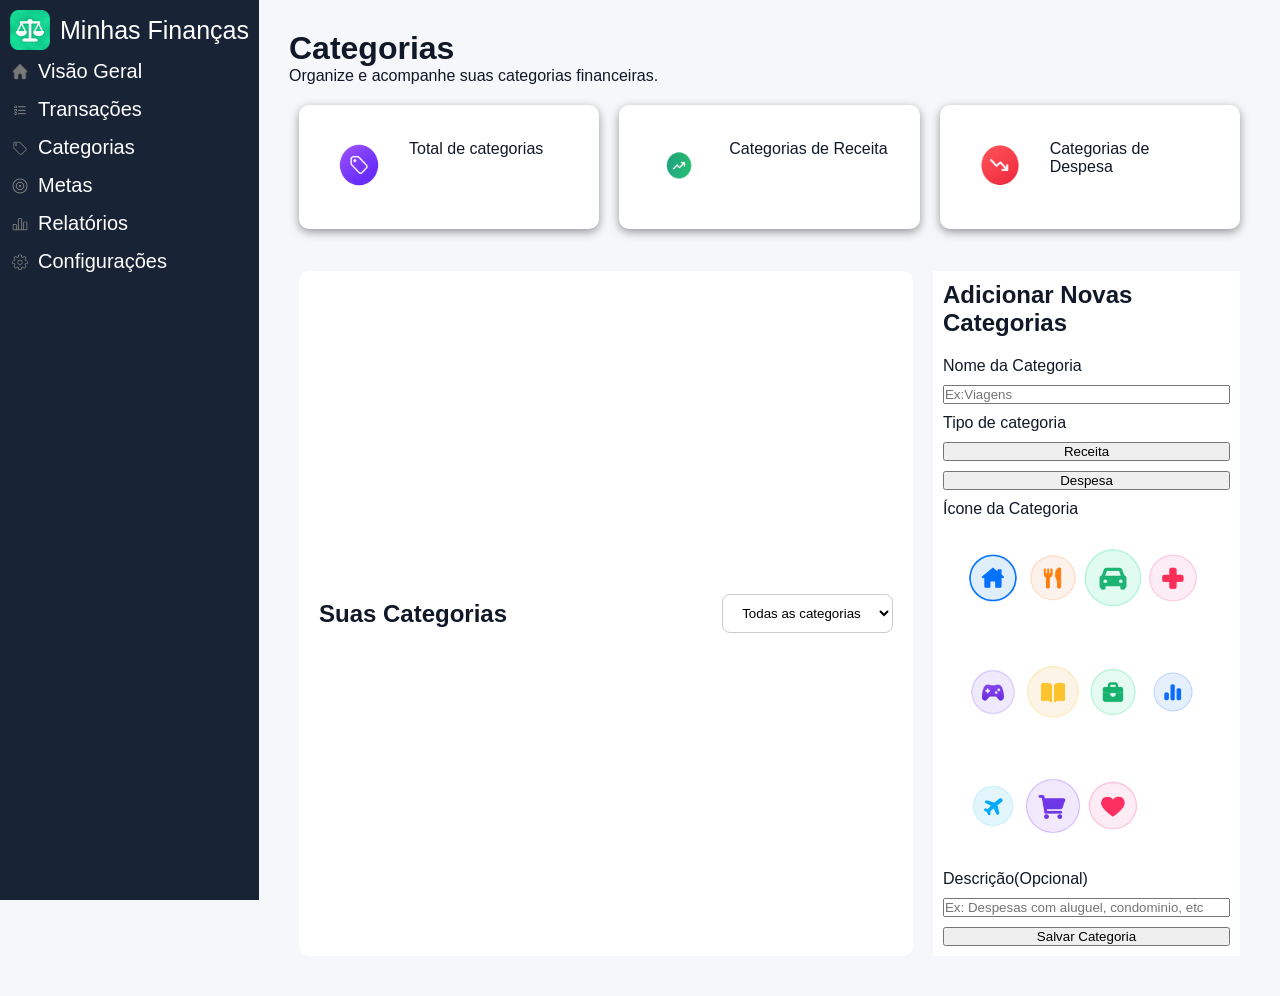
==== commit d2780551: "Ajustar estrutura do sidebar e remover espaços desnecessários no HTML e CSS" ====
--- a/categorias.html
+++ b/categorias.html
@@ -27,14 +27,12 @@
 
         <nav id="sidebar">
 
-            <p id="text">
+            <p>
                 <img class="foto2" src="img/balanca.png" alt="Logo">
                 Minhas Finanças
             </p>
 
-            <div class="lista">
-
-                <ul>
+                <ul class="lista">
                     <li>
                         <a href="index.html">
                             <img
@@ -42,8 +40,7 @@
                                 src="img/casa1.png"
                                 alt="Visão Geral"
                                 onmouseover="this.src='img/casa2.png'"
-                                onmouseout="this.src='img/casa1.png'"
-                            >
+                                onmouseout="this.src='img/casa1.png'">
                             Visão Geral
                         </a>
                     </li>
@@ -56,8 +53,7 @@
                                 src="img/lista1.png"
                                 alt="Transações"
                                 onmouseover="this.src='img/lista2.png'"
-                                onmouseout="this.src='img/lista1.png'"
-                            >
+                                onmouseout="this.src='img/lista1.png'">
                             Transações
                         </a>
                     </li>
@@ -70,8 +66,7 @@
                                 src="img/ticket1.png"
                                 alt="Categorias"
                                 onmouseover="this.src='img/ticket2.png'"
-                                onmouseout="this.src='img/ticket1.png'"
-                            >
+                                onmouseout="this.src='img/ticket1.png'">
                             Categorias
                         </a>
                     </li>
@@ -84,8 +79,7 @@
                                 src="img/alvo1.png"
                                 alt="Metas"
                                 onmouseover="this.src='img/alvo2.png'"
-                                onmouseout="this.src='img/alvo1.png'"
-                            >
+                                onmouseout="this.src='img/alvo1.png'">
                             Metas
                         </a>
                     </li>
@@ -98,8 +92,7 @@
                                 src="img/grafico1.png"
                                 alt="Graficos"
                                 onmouseover="this.src='img/grafico2.png'"
-                                onmouseout="this.src='img/grafico1.png'"
-                            >
+                                onmouseout="this.src='img/grafico1.png'">
                             Relatórios
                         </a>
                     </li>
@@ -112,13 +105,11 @@
                                 src="img/config1.png"
                                 alt="Configurações"
                                 onmouseover="this.src='img/config2.png'"
-                                onmouseout="this.src='img/config1.png'"
-                            >
+                                onmouseout="this.src='img/config1.png'">
                             Configurações
                         </a>
                     </li>
                 </ul>
-            </div>
         </nav>
 
 
@@ -241,8 +232,7 @@
                         <input  
                             tYpe="text" 
                             placeholder="Ex:Viagens"    
-                            id="nome-categoria" required
-                        >
+                            id="nome-categoria" required>
 
                         <p>Tipo de categoria</p>
 
@@ -261,8 +251,7 @@
                             <input type="radio" 
                             id="casa" 
                             name="icone" 
-                            value="casa"
-                            >
+                            value="casa">
                             <label for="casa">
                                 <img src="img/casa.png" alt="Casa">
                             </label>
@@ -270,8 +259,7 @@
                             <input type="radio"
                             id="alimentacao"
                             name="icone"
-                            value="alimentacao"
-                            >
+                            value="alimentacao">
                             <label for="alimentacao">
                                 <img src="img/talheres.png">
                             </label>
@@ -279,8 +267,7 @@
                             <input type="radio"
                             id="transporte"
                             name="icone"
-                            value="transporte"                  
-                            >
+                            value="transporte">
                             <label for="radio">
                                 <img src="img/carro.png">
                             </label>
@@ -288,8 +275,7 @@
                             <input type="radio"
                             id="hospital"
                             name="icone"
-                            value="hospital"
-                            >
+                            value="hospital">
                             <label for="hospital">
                                 <img src="img/cruz.png">
                             </label>
@@ -297,8 +283,7 @@
                             <input type="radio"
                             id="lazer"
                             name="icone"
-                            value="lazer"
-                            >
+                            value="lazer">
                             <label for="lazer">
                                 <img src="img/comando.png">
                             </label>
@@ -306,8 +291,7 @@
                             <input type="radio"
                             id="educacao"
                             name="icone"
-                            value="educacao"
-                            >
+                            value="educacao">
                             <label for="educacao">
                                 <img src="img/livro.png">
                             </label>
@@ -315,8 +299,7 @@
                             <input type="radio"
                             id="trabalho"
                             name="icone"
-                            value="trabalho"
-                            >
+                            value="trabalho">
                             <label for="trabalho">
                                 <img src="img/mala.png">
                             </label>
@@ -324,8 +307,7 @@
                             <input type="radio"
                             id="investimento"
                             name="icone"
-                            value="investimento"
-                            >
+                            value="investimento">
                             <label for="investimento">
                                 <img src="img/grafico.png">
                             </label>
@@ -333,8 +315,7 @@
                             <input type="radio"
                             id="viagem"
                             name="icone"
-                            value="viagem"
-                            >
+                            value="viagem">
                             <label for="viagem">
                                 <img src="img/aviao.png">
                             </label>
@@ -342,8 +323,7 @@
                             <input type="radio"
                             id="mercado"
                             name="icone"
-                            value="mercado"
-                            >
+                            value="mercado">
                             <label for="mercado">
                                 <img src="img/carrinho.png">
                             </label>
@@ -351,8 +331,7 @@
                             <input type="radio"
                             id="saude"
                             name="icone"
-                            value="saude"
-                            >
+                            value="saude">
                             <label for="saude">
                                 <img src="img/coracao.png">
                             </label>
--- a/style.css
+++ b/style.css
@@ -32,7 +32,7 @@
 body{
     background-color:var(--background);
     font-family: Arial, Helvetica, sans-serif;
-    color:var(--text-primary)
+    color:var(--text-primary);
 }
 #title{
     background-color: var(--sidebar);
@@ -52,23 +52,21 @@
     text-align: left;
     background-color: var(--sidebar);
     color: var(--card);
-    width: 250px;
     height: 80vh;
     justify-content: center;
     font-size: 14px;
-    flex-shrink: 0;/*
-        shrink = encolher.
-        0 significa NÃO deixar a sidebar encolher.*/
+    flex-shrink: 0;
+    /* shrink = encolher.
+    0 significa NÃO deixar a sidebar encolher */
     min-height: 100vh;
-}
-
+    padding: 10px;
+}
 #sidebar p {
     display: flex;
     align-items: center;
-    gap: 8px;
-}
-#text{
     font-size: 25px;
+    margin-bottom: 10px;
+    gap:10px;
 }
 .foto2{
     width: 40px;
@@ -76,67 +74,180 @@
     object-fit: contain;
 }
 .lista{
+    display: flex;
     list-style: none;
-}
-.lista li {
-    display: flex;
-    align-items: center;
-    gap: 8px;
-}
-
+    gap:15px;
+    flex-direction: column;
+
+}
 .lista li img {
     width: 20px;
     height: 20px;
     object-fit: contain;
 }
-
 .lista li a {
     display: flex;
     align-items: center;
     gap: 8px;
     text-decoration: none;
     color: var(--text1);
-}
-
-
+    font-size: 20px;
+}
 .foto1{
     width: 25px;
     height: 25px;
 
 }
-#cards{
+#conteudo {
+    flex: 1;
+    padding: 30px;
+}
+#topo1{
+    display: grid;
+    grid-template-columns: 2fr 1fr;
+    padding: 5px;
+}
+#boas-vindas{
+    display: grid;
+    width: 100%;
+    font-size: 20px;
+    
+}
+#boas-vindas h3{
+    font-size: 30px;
+}
+#periodo{
+    display: flex;
+    align-items: center;
+}
+#mes, #ano{
+    border: none;
+    border-radius: 5px;
+    padding: 5px;
+    text-align: center;
+    font-size: 14px;
+}
+#cards1{
     display:grid;
+    grid-template-columns: repeat(4, 1fr);
+    margin-bottom: 22px;
+    gap:10px;
+    
+}
+/* #cards2{
+    display:flex;
+    background-color: var(--purple);
     padding: 20px 10px;
     grid-template-columns: repeat(4,1fr);
     margin-bottom: 22px;
     gap:10px;
-}
-
-.card{
-    background-color: var(--card);
-    border-radius: 10px;
-    padding: 20px;
+    
+} */
+.card1{
+    background-color: var(--card);
+    display: grid;
+    margin: 3px;
+    border-radius: 10px;
+    border-style: none;
+    padding: 10px 25px;
+    align-content: center;
+    box-shadow: 0 3px 10px rgb(0,0,0,0.4);    
+}
+#anteriorR{
+    color: var(--text-secondary);
+    font-size: 11px;
+    align-items: end;
+}
+#anteriorD{
+    color: var(--text-secondary);
+    font-size: 11px;
+}
+#anteriorV{
+    color: var(--text-secondary);
+    font-size: 11px;
+}
+.title-card img{
+    width: 40px;
+    height: 40px;
+    object-fit: contain;
+}
+.title-card span{
+    display: flex;
+    align-items: center;
+    gap: 5px;
+}
+#valor-receitas, #valor-despesas, #valor-saldo, #valor-meta,
+#anteriorR, #anteriorD, #anteriorV {
+    padding-left: 45px;
+}
+#valor-receitas, #valor-despesas, #valor-saldo, #valor-meta {
+    font-size: 24px;
+    font-weight: bold;
+}
+/* .card2{
+    backgroun    d-color: var(--card);
+    background-color: var(--red);
+    display: flex;
+    width: 200px;
+    height: 100px;
+    margin: 3px;
+    border-radius: 10px;
+    border-style: none;
+    padding: 25px;
     box-shadow: 0 3px 10px rgb(0,0,0,0.4);
-}
+} */
 .painel{
     display: grid;
-    background-color:var(--card);
-    border-radius: 10px;
-    padding:20px;
+    grid-template-columns: 1fr 1fr;
+    gap: 15px;
+}
+#grafico1{
+    display: grid;
+    border-style: none;
+    background-color: var(--card);
+    border-radius: 10px;
+    padding: 10px;
+    grid-template-columns: repeat(2, 1fr);
     box-shadow: 0 3px 10px rgb(0,0,0,0.4);
-    grid-template-columns: 1fr 1fr;
-}
-.legenda{
+}
+#grafico2{
+    display: grid;
+    border-style: none;
+    background-color: var(--card);
+    border-radius: 10px;
+    padding: 10px;
+    padding-right: 10px;
+    grid-template-columns: repeat(2, 1fr);
+    box-shadow: 0 3px 10px rgb(0,0,0,0.4);
+}
+
+#transacoes{
+    display: grid;
+    border-style: none;
+    background-color: var(--card);
+    border-radius: 10px;
+    padding: 10px;
+    align-content: start;
+    height: 220px;
+    grid-column: 1/-1; /* ( preciso de explicação) */
+    padding-right: 20px;
+    box-shadow: 0 3px 10px rgb(0,0,0,0.4);
+}
+.legenda1{
     display: flex;
     gap: 18px;
 }
-.legenda p{
+.legenda1 p{
     display:flex;
-    align-items:center;
     gap: 6px;
-    font-size: 12px;
-}
-
+    font-size: 15px;
+}
+.legenda2{
+    display: inline ;
+    align-content: end;
+    grid-column-start: 3;
+    font-size: 15px;
+}
 .quadrado {
     width: 15px;
     height: 15px;
@@ -151,41 +262,30 @@
     height: 260px;
     margin-top:20px;
 }
-
-
 /* =========================================== CATEGORIAS =========================================== */
-
 .card-categoria {
     display: grid;
     grid-template-columns: repeat(3, 1fr);
     gap: 20px;
-
     padding: 20px 10px;
     margin-bottom: 22px;
 }
-
 .card-categorias {
     display: flex;
     align-items: flex-start;
     gap: 20px;
-
     background-color: var(--card);
     border-radius: 10px;
     padding: 30px;
-
     box-shadow: 0 3px 10px rgb(0, 0, 0, 0.4);
 }
-
 .iconeC img {
     width: 60px;
     height: 60px;
 }
-
 .infoC p {
     margin: 5px 0;
 }
-
-
 /* ======================================= SUAS CATEGORIAS ======================================= */
 .areacat {
 
@@ -194,7 +294,6 @@
     gap: 20px;
     margin: 10px;
 }
-
 .infocat {
     display:grid;
     background-color: var(--card);
@@ -207,12 +306,14 @@
     justify-content: space-between;
     margin: 20px;
     width: 145%;
-}
-
+    /* justify-content: space-between; */
+    align-items: center;
+    margin-top: 20px;
+    margin-bottom: 20px;
+}
 .infocat h2 {
     margin: 0;
 }
-
 #filtro-categorias {
     padding: 10px 15px;
     border: 1px solid #ccc;
@@ -220,49 +321,36 @@
     background-color: white;
     cursor: pointer;
 }
-
-
 /* LISTA DE CATEGORIAS */
-
 .lista-categorias {
     display: grid;
     grid-template-columns: repeat(2, 1fr);
     gap: 20px;
 }
-
-
 /*  SIDEBAR  */
-
 .lista ul {
     list-style: none;
     margin: 0;
     padding: 0;
 }
-
 /*  NOVAS CATEGORIAS */
-
 .painel-categoria {    
     grid-row: 1;
     background-color: var(--card);
     padding: 10px;
 }
-
 #icon-categoria {
     display: grid;
     grid-template-columns: repeat(4, 50px);
     gap: 10px;
-
-}
-
+}
 #icon-categoria input[type="radio"] {
     display: none;
 }
-
 #icon-categoria img {
     width: 100px;
     height: 100px;
 }
-
 #add-cat {
     grid-column: 2;
     display: flex;
@@ -273,15 +361,43 @@
 }
 
 
+
+
+
+
+
+
+
+
+
+
+
+
+
+
+
 /* ======================================= TRANSAÇÕES ======================================= */
-#newtrans {
-grid-column: 3;
-display: flex;
-flex-direction: column;
-gap: 10px;
-background-color:seagreen;
-font-weight: bold;
-padding: 10px;
-
-
-}
+
+#topo2 { 
+    display: flex;
+    margin: 10px 15px;
+    justify-content: space-between;
+    width: 190%;
+}
+
+#newtran {
+    color: white;
+    font-size: 14px;
+    border-color: var(--verde);
+    background-color: var(--verde);
+    border-radius: 5px;
+    font-weight: bold;
+    border-style: solid;
+    width: 150px;
+    height: 35px;
+}
+
+#Ltransacoes {
+    background-color: var(--pink);
+    border-radius: 10px;
+}
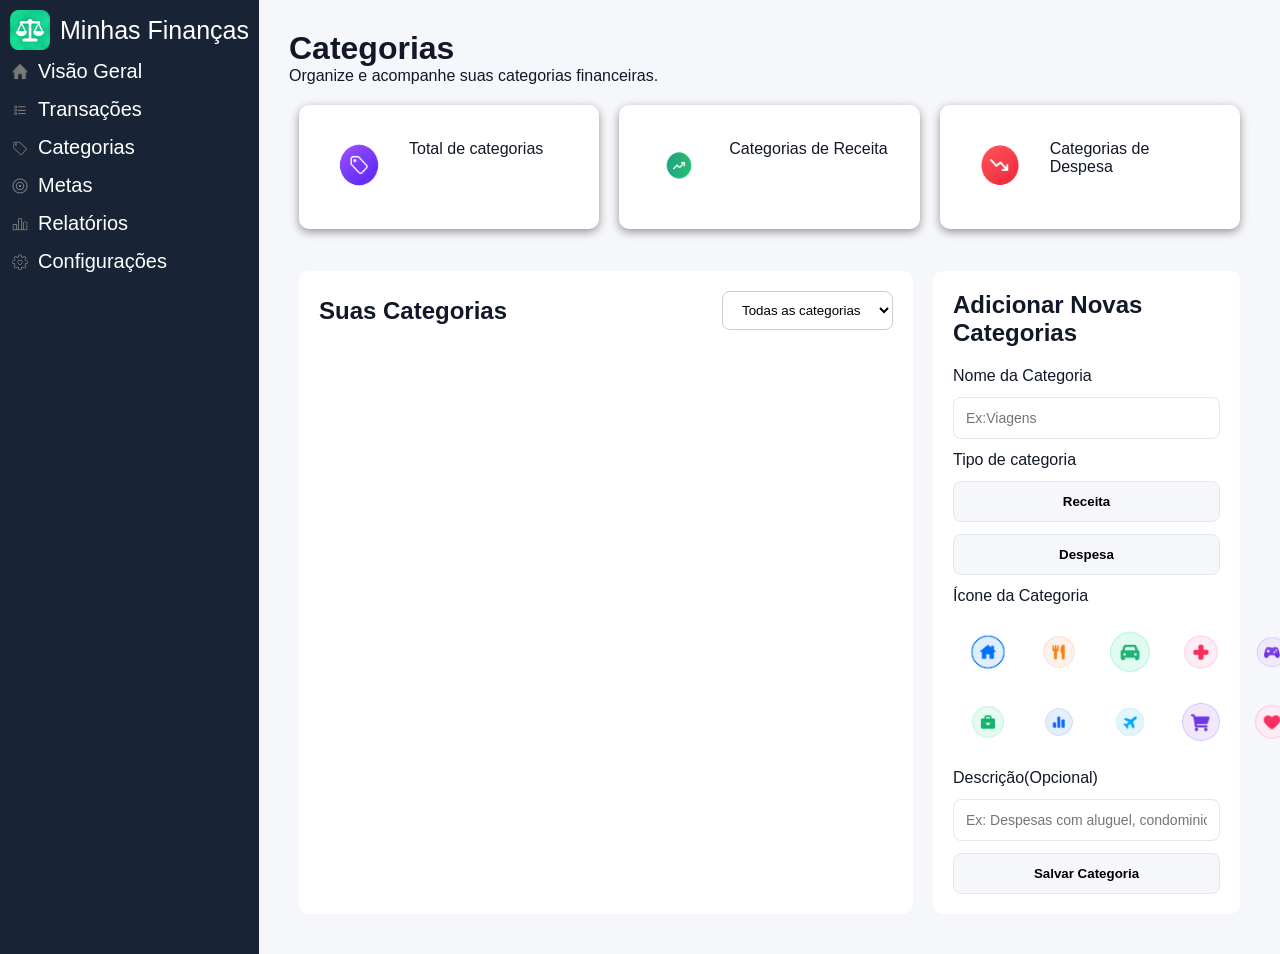
==== commit 59f18bc3: "Corrigir referência do label para o ícone de transporte no formulário" ====
--- a/categorias.html
+++ b/categorias.html
@@ -268,7 +268,7 @@
                             id="transporte"
                             name="icone"
                             value="transporte">
-                            <label for="radio">
+                            <label for="transporte">
                                 <img src="img/carro.png">
                             </label>
 
--- a/style.css
+++ b/style.css
@@ -52,7 +52,6 @@
     text-align: left;
     background-color: var(--sidebar);
     color: var(--card);
-    height: 80vh;
     justify-content: center;
     font-size: 14px;
     flex-shrink: 0;
@@ -134,15 +133,7 @@
     gap:10px;
     
 }
-/* #cards2{
-    display:flex;
-    background-color: var(--purple);
-    padding: 20px 10px;
-    grid-template-columns: repeat(4,1fr);
-    margin-bottom: 22px;
-    gap:10px;
-    
-} */
+
 .card1{
     background-color: var(--card);
     display: grid;
@@ -184,23 +175,38 @@
     font-size: 24px;
     font-weight: bold;
 }
-/* .card2{
-    backgroun    d-color: var(--card);
-    background-color: var(--red);
-    display: flex;
-    width: 200px;
-    height: 100px;
+
+#cards2 {
+    display: grid;
+    grid-template-columns: repeat(3, 1fr);
+    width: 100%;
+    margin-bottom: 22px;
+    gap: 10px;
+}
+
+.card2 {
+    background-color: var(--card);
+    display: flex;
+    align-items: center;
+    gap: 15px;
     margin: 3px;
     border-radius: 10px;
     border-style: none;
-    padding: 25px;
-    box-shadow: 0 3px 10px rgb(0,0,0,0.4);
-} */
+    padding: 10px 25px;
+    height: 125px;
+    min-height: 0;
+    box-sizing: border-box;
+    box-shadow: 0 3px 10px rgb(0, 0, 0, 0.4);
+    width: 100%;
+    min-width: 0;
+}
+
 .painel{
     display: grid;
     grid-template-columns: 1fr 1fr;
     gap: 15px;
 }
+
 #grafico1{
     display: grid;
     border-style: none;
@@ -210,6 +216,7 @@
     grid-template-columns: repeat(2, 1fr);
     box-shadow: 0 3px 10px rgb(0,0,0,0.4);
 }
+
 #grafico2{
     display: grid;
     border-style: none;
@@ -229,40 +236,48 @@
     padding: 10px;
     align-content: start;
     height: 220px;
-    grid-column: 1/-1; /* ( preciso de explicação) */
+    grid-column: 1/-1;
     padding-right: 20px;
     box-shadow: 0 3px 10px rgb(0,0,0,0.4);
 }
+
 .legenda1{
     display: flex;
     gap: 18px;
 }
+
 .legenda1 p{
     display:flex;
     gap: 6px;
     font-size: 15px;
 }
+
 .legenda2{
     display: inline ;
     align-content: end;
     grid-column-start: 3;
     font-size: 15px;
 }
+
 .quadrado {
     width: 15px;
     height: 15px;
 }
+
 .bolinha {
     width: 20px;
     height: 20px
 }
+
 #graficobarras{
     position: relative;
     width: 100%;
     height: 260px;
     margin-top:20px;
 }
+
 /* =========================================== CATEGORIAS =========================================== */
+
 .card-categoria {
     display: grid;
     grid-template-columns: repeat(3, 1fr);
@@ -270,6 +285,7 @@
     padding: 20px 10px;
     margin-bottom: 22px;
 }
+
 .card-categorias {
     display: flex;
     align-items: flex-start;
@@ -279,13 +295,16 @@
     padding: 30px;
     box-shadow: 0 3px 10px rgb(0, 0, 0, 0.4);
 }
+
 .iconeC img {
     width: 60px;
     height: 60px;
 }
+
 .infoC p {
     margin: 5px 0;
 }
+
 /* ======================================= SUAS CATEGORIAS ======================================= */
 .areacat {
 
@@ -294,26 +313,31 @@
     gap: 20px;
     margin: 10px;
 }
+
 .infocat {
-    display:grid;
-    background-color: var(--card);
-    grid-template-columns: 2fr 1fr;
-    column-gap: 20px;
-    border-radius: 10px;
-}
+    display: flex;
+    flex-direction: column;
+    justify-content: flex-start;
+    background-color: var(--card);
+    border-radius: 10px;
+    padding: 20px;
+    min-height: 450px;
+    min-width: 0;
+}
+
 .suas-cat {
     display: flex;
     justify-content: space-between;
-    margin: 20px;
-    width: 145%;
-    /* justify-content: space-between; */
-    align-items: center;
-    margin-top: 20px;
-    margin-bottom: 20px;
-}
+    align-items: center;
+    width: 100%;
+    margin: 0 0 20px 0;
+    gap: 15px;
+}
+
 .infocat h2 {
     margin: 0;
 }
+
 #filtro-categorias {
     padding: 10px 15px;
     border: 1px solid #ccc;
@@ -321,12 +345,17 @@
     background-color: white;
     cursor: pointer;
 }
+
 /* LISTA DE CATEGORIAS */
+
 .lista-categorias {
     display: grid;
     grid-template-columns: repeat(2, 1fr);
-    gap: 20px;
-}
+    gap: 15px;
+    width: 100%;
+    align-content: start;
+}
+
 /*  SIDEBAR  */
 .lista ul {
     list-style: none;
@@ -334,55 +363,98 @@
     padding: 0;
 }
 /*  NOVAS CATEGORIAS */
-.painel-categoria {    
-    grid-row: 1;
-    background-color: var(--card);
-    padding: 10px;
-}
+
+.painel-cat {
+    background-color: var(--card);
+    border-radius: 10px;
+    padding: 20px;
+    min-width: 0;
+}
+
+.painel-categoria {
+    padding: 0;
+    margin-bottom: 20px;
+}
+
 #icon-categoria {
     display: grid;
-    grid-template-columns: repeat(4, 50px);
+    grid-template-columns: repeat(6, 70px);
+    column-gap: 1px;
+    row-gap: 0px;
+    justify-content: start;
+    margin: 0;
+    align-items: start;
+}
+
+/* ICONES E CAIXA DE TEXTO*/
+#icon-categoria input[type="radio"] {
+    position: absolute;
+    opacity: 0;
+    width: 1px;
+    height: 1px;
+}
+
+#icon-categoria img {
+    width: 70px;
+    height: 70px;
+    object-fit: contain;
+}
+
+#icon-categoria label {
+    display: flex;
+    align-items: center;
+    justify-content: center;
+    cursor:pointer;
+    transition: transform 0.2s;
+}
+
+/* Efeito de hover para aumentar o tamanho do ícone */
+#icon-categoria label:hover {
+    transform: scale(1.12);
+}
+
+#add-cat {
+    display: flex;
+    flex-direction: column;
+    gap: 12px;
+    padding: 0;
+}
+
+#add-cat input[type="text"] {
+    width: 100%;
+    padding: 12px;
+    border: 1px solid var(--border);
+    border-radius: 8px;
+    font-size: 14px;
+    outline: none;
+}
+
+#add-cat button {
+    padding: 12px;
+    border: 1px solid var(--border);
+    border-radius: 8px;
+    cursor: pointer;
+    font-weight: 600;
+    background-color: var(--background);
+    }
+
+#add-cat button:hover {
+    background-color: var(--border);
+}
+
+/* ======================================= TRANSAÇÕES ======================================= */
+
+#topo2 {
+    display: grid;
+    grid-template-columns: 1fr auto;
+    align-items: start;
     gap: 10px;
-}
-#icon-categoria input[type="radio"] {
-    display: none;
-}
-#icon-categoria img {
-    width: 100px;
-    height: 100px;
-}
-#add-cat {
-    grid-column: 2;
-    display: flex;
-    flex-direction: column;
-    gap: 10px;
-    background-color: var(--card);
-    padding: 10px;
-}
-
-
-
-
-
-
-
-
-
-
-
-
-
-
-
-
-
-/* ======================================= TRANSAÇÕES ======================================= */
-
-#topo2 { 
-    display: flex;
     margin: 10px 15px;
-    justify-content: space-between;
-    width: 190%;
+    width: 100%;
+}
+
+#buscas {
+    grid-column: 1 / -1;
 }
 
 #newtran {
@@ -398,6 +470,34 @@
 }
 
 #Ltransacoes {
-    background-color: var(--pink);
-    border-radius: 10px;
+    display: grid;
+    border-style: none;
+    background-color: var(--card);
+    border-radius: 10px;
+    padding: 10px;
+    align-content: start;
+    height: 220px;
+    grid-column: 1/-1; /* ( preciso de explicação) */
+    padding-right: 20px;
+    box-shadow: 0 3px 10px rgb(0,0,0,0.4);
+}
+
+#Ltransacoes table {
+    width: 100%;
+}
+
+.ultima-transacao {
+    color: var(--text-secondary);
+    font-size: 11px;
+}
+
+#quantiT {
+    text-align: right;
+}
+
+.card2 img {
+    width: 40px;
+    height: 40px;
+    object-fit: contain;
+    flex-shrink: 0;
 }
